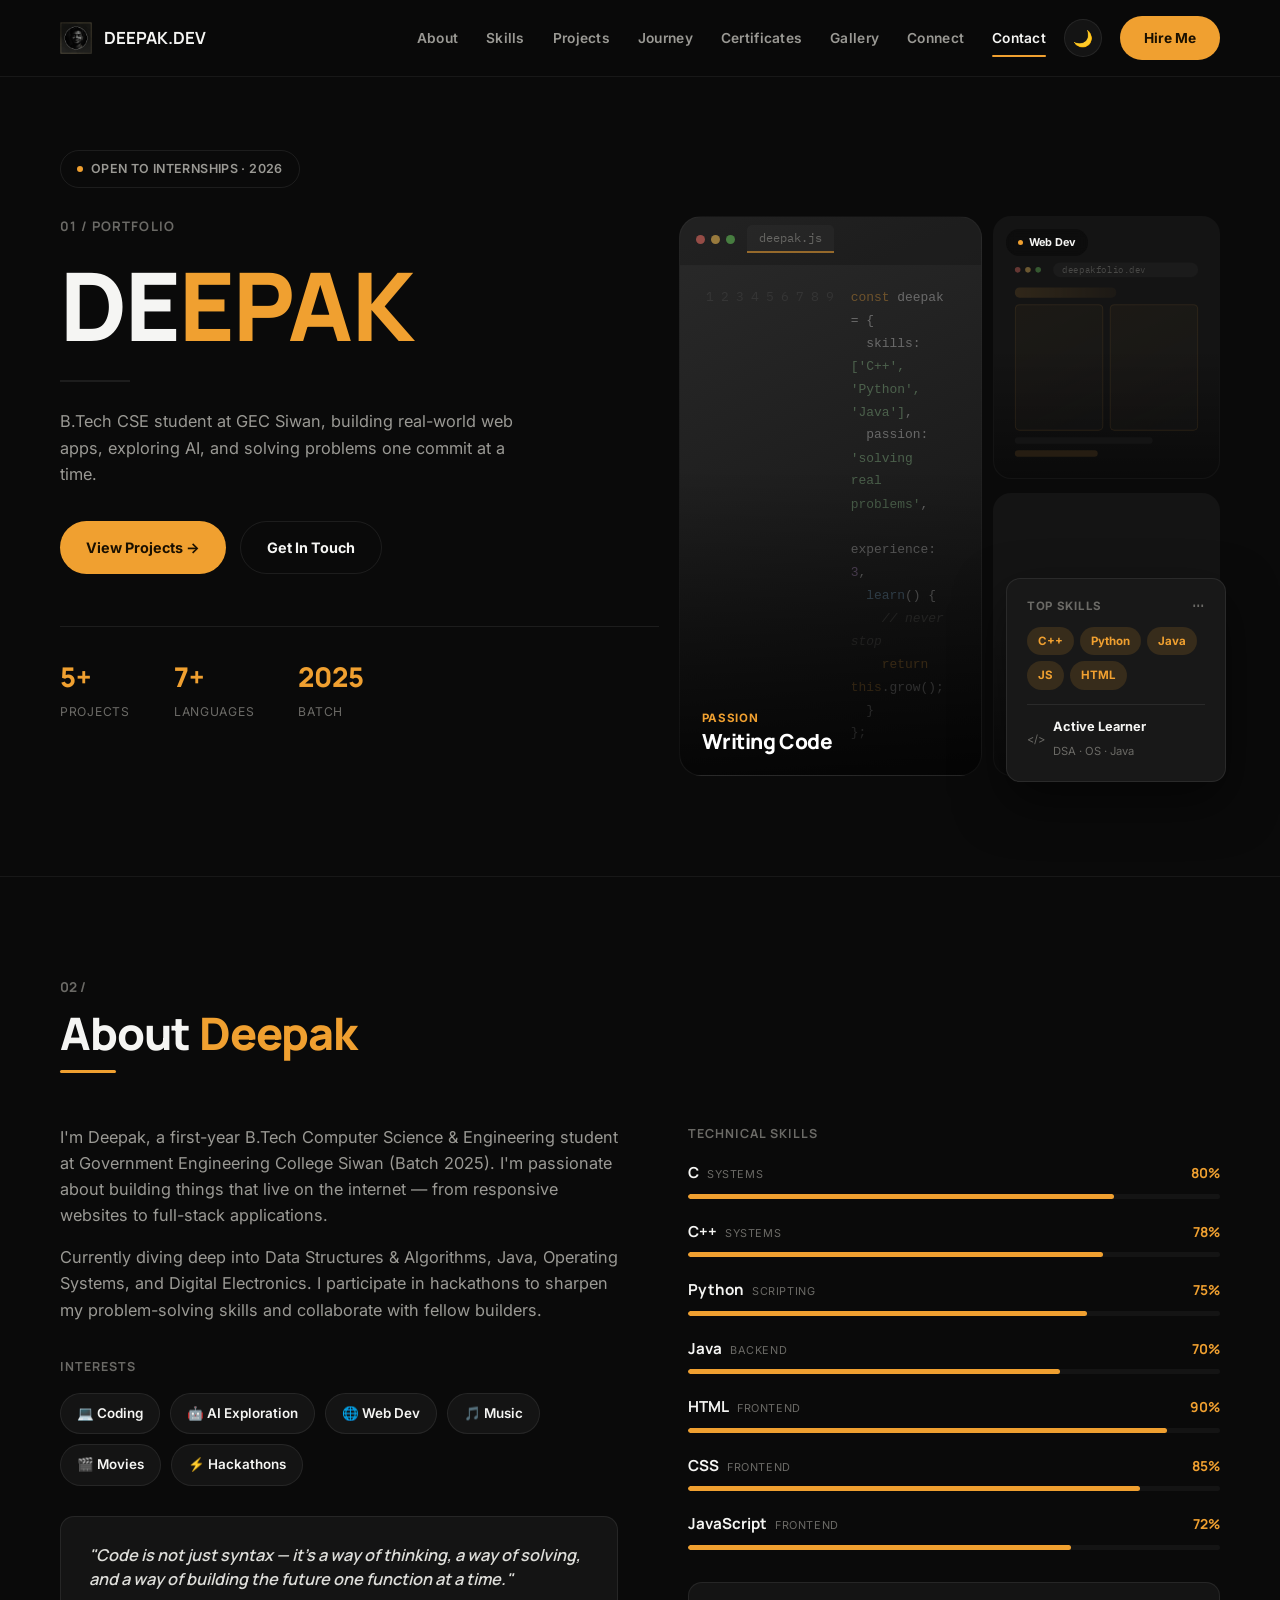
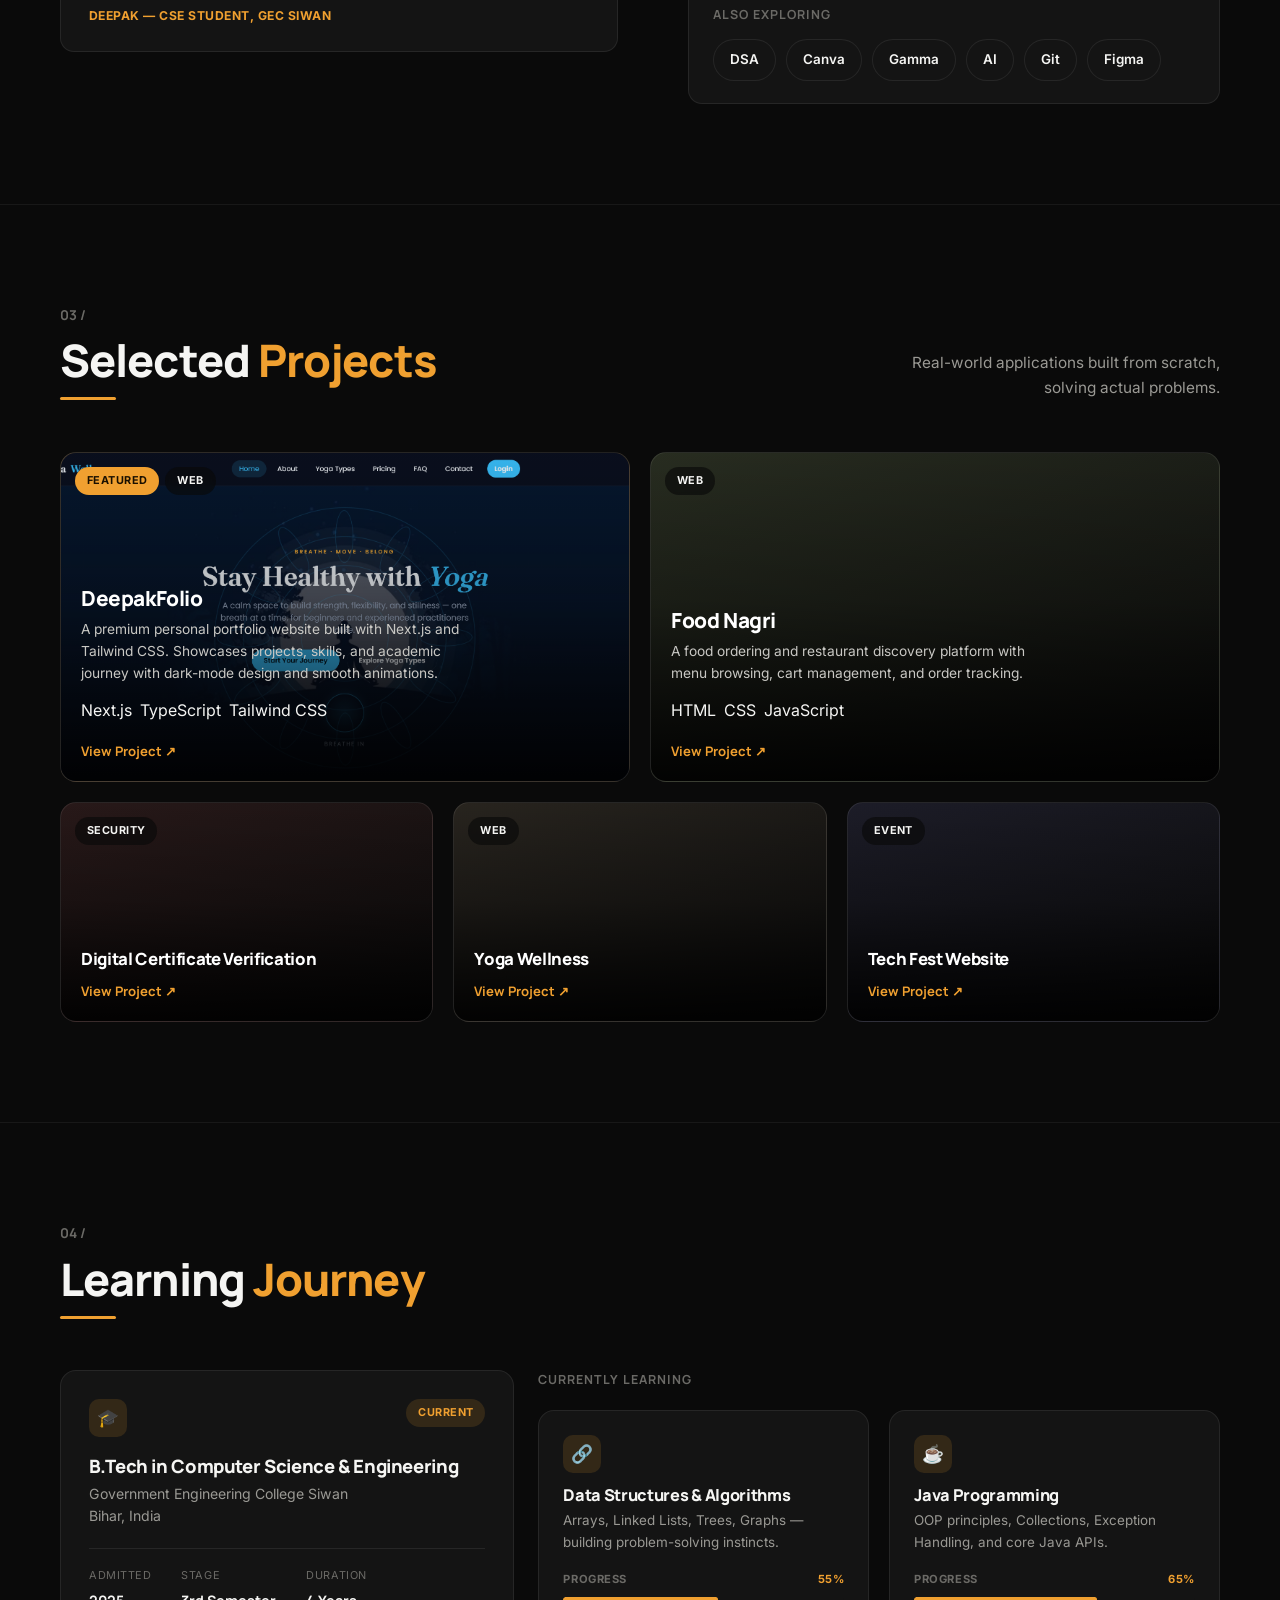
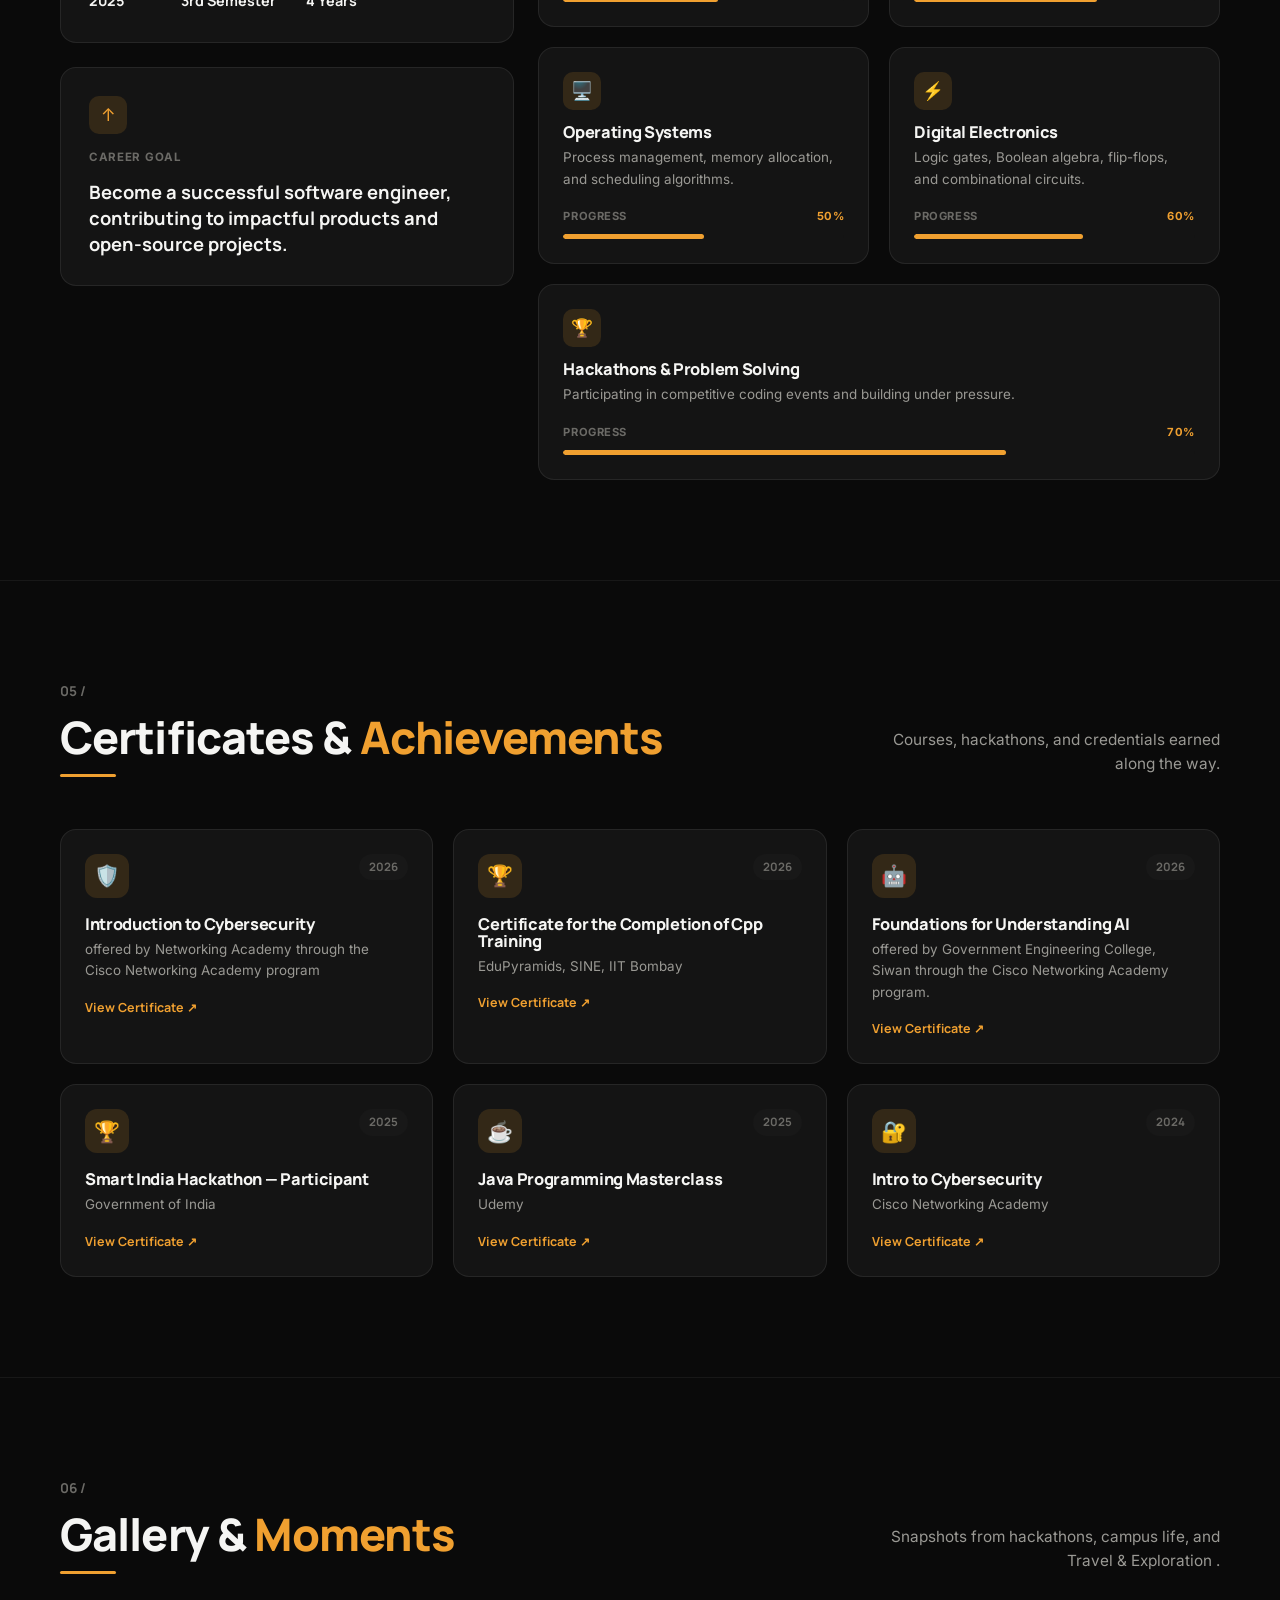
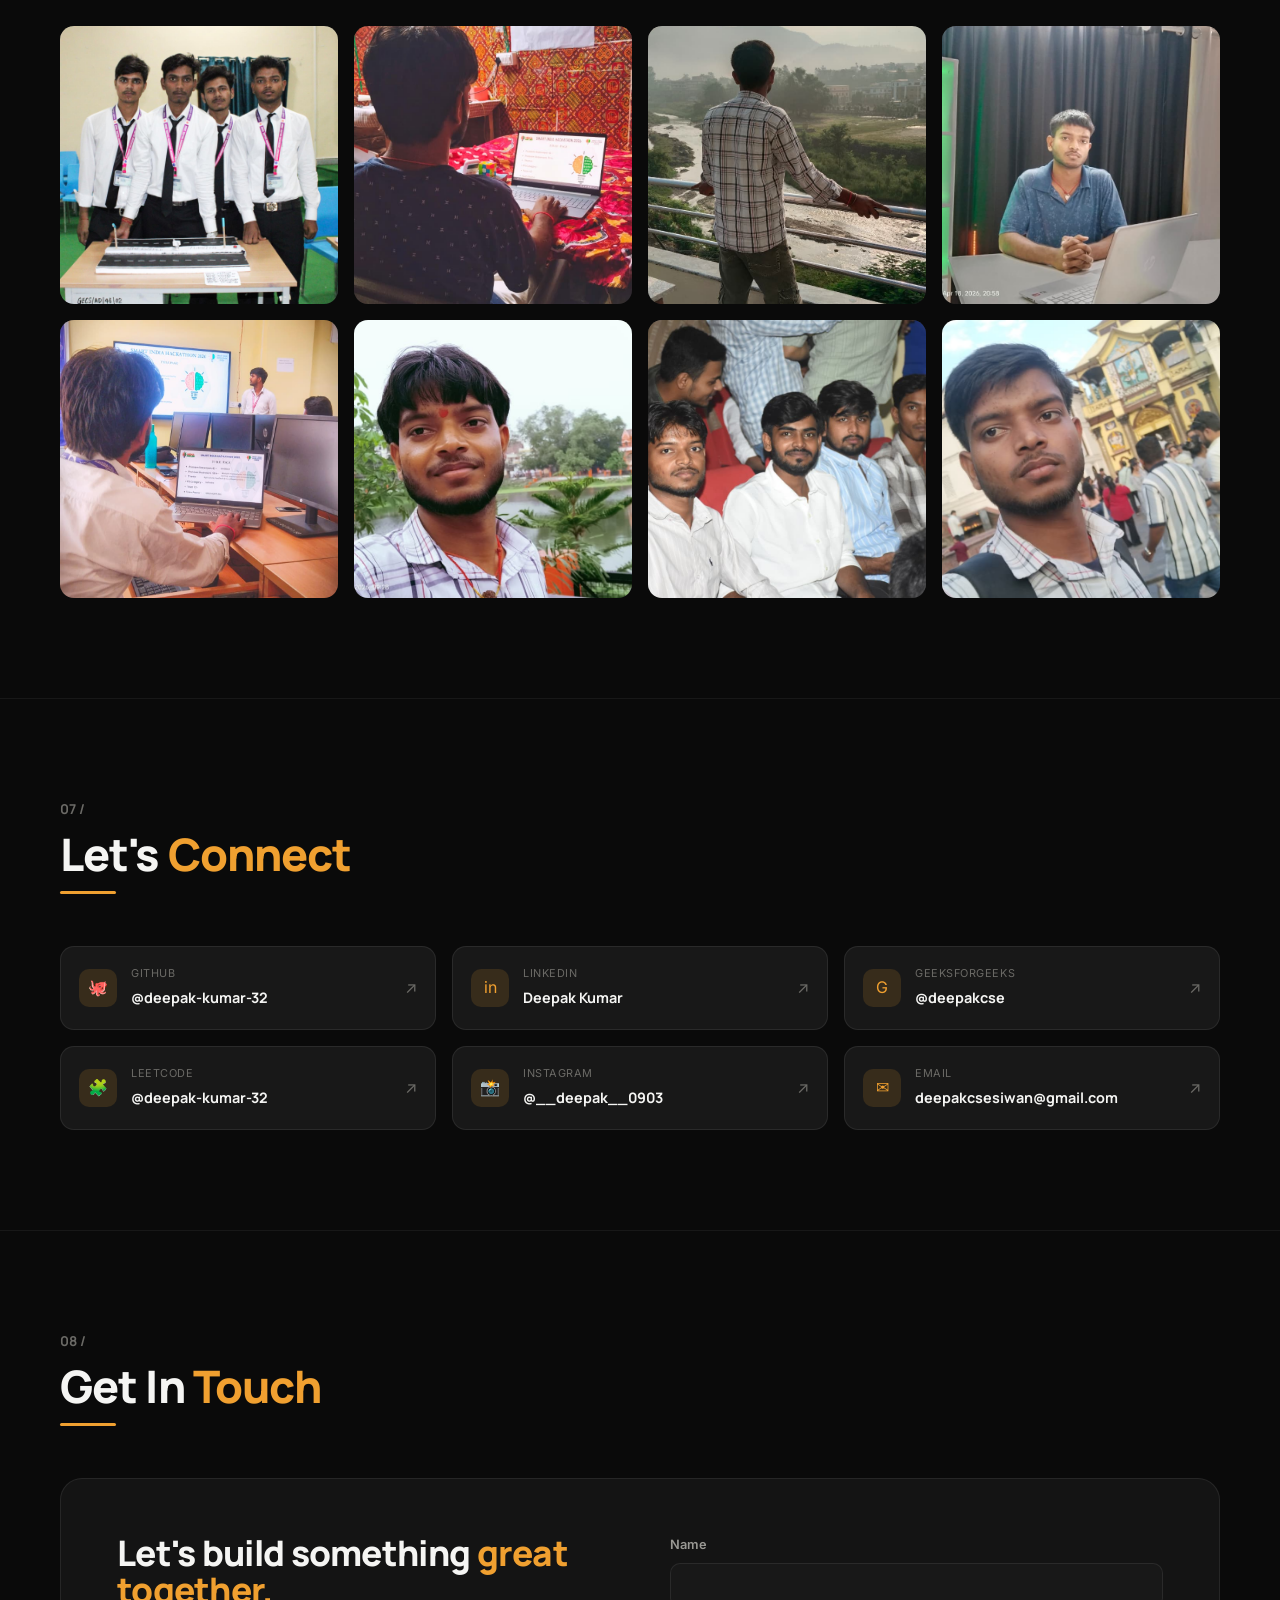
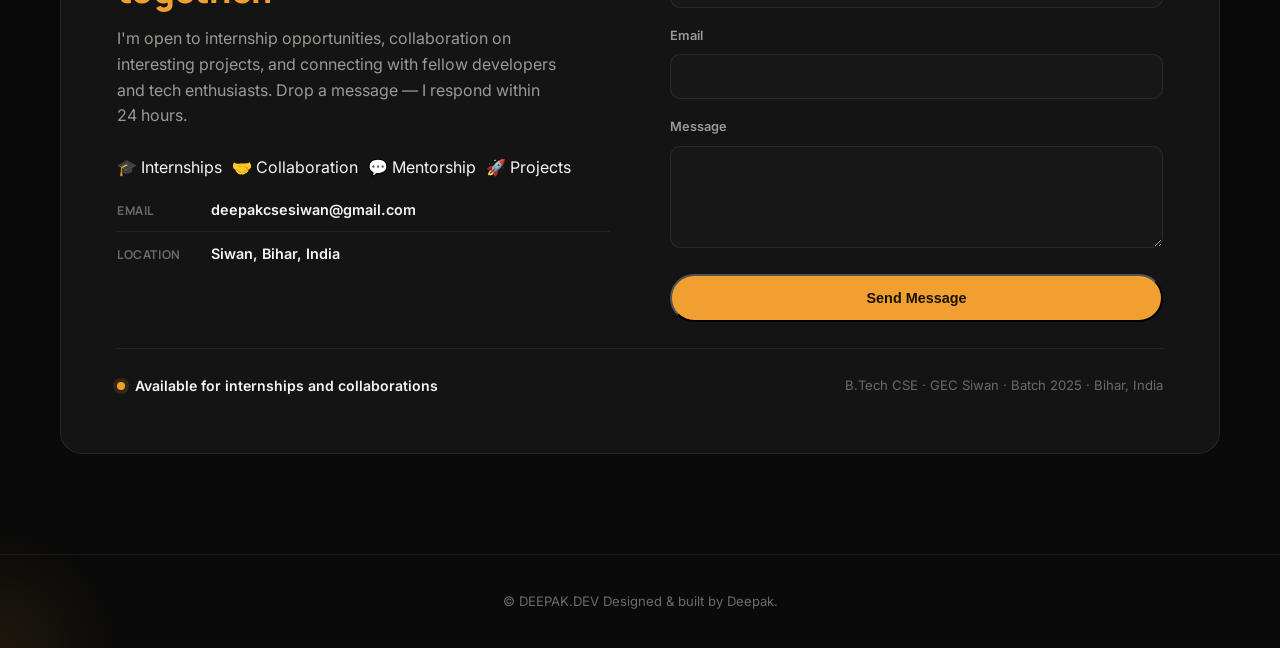
==== index.html @ 4cd20169 "Initial commit" ====
<!DOCTYPE html>
<html lang="en">
<head>
<meta charset="UTF-8">
<meta name="viewport" content="width=device-width, initial-scale=1.0">
<title>DeepakFolio — Deepak | CSE Student & Developer</title>
<link rel="preconnect" href="https://fonts.googleapis.com">
<link href="https://fonts.googleapis.com/css2?family=Manrope:wght@400;500;600;700;800&family=Inter:wght@400;500;600&family=IBM+Plex+Mono:wght@400;500&display=swap" rel="stylesheet">
<link rel="stylesheet" href="style.css">
</head>
<body>
 
<header>
  <nav class="wrap">
    <div class="brand"><div class="mark"><img src="image/logo/deepak.png" alt=""></div>DEEPAK.DEV</div>
    <div class="navlinks" id="navlinks">
      <a href="#about">About</a>
      <a href="#skills">Skills</a>
      <a href="#projects">Projects</a>
      <a href="#journey">Journey</a>
      <a href="#certificates">Certificates</a>
      <a href="#gallery">Gallery</a>
      <a href="#connect">Connect</a>
      <a href="#contact">Contact</a>
    </div>
    <button class="theme-toggle" id="themeToggle" aria-label="Toggle dark/light mode">🌙</button>
    <a href="#contact" class="hire-btn">Hire Me</a>
    <button class="navbtn" id="navBtn" aria-label="Menu">☰</button>
  </nav>
</header>
 
<!-- HERO -->
<section class="hero" style="border-top:none;">
  <div class="wrap">
    <div class="badge"><span class="dot"></span>OPEN TO INTERNSHIPS · 2026</div>
    <div class="hero-grid">
      <div>
        <div class="hero-eyebrow">01 / PORTFOLIO</div>
        <h1>DE<span class="cut">EPAK</span></h1>
        <div class="hero-line"></div>
        <p class="lede">B.Tech CSE student at GEC Siwan, building real-world web apps, exploring AI, and solving problems one commit at a time.</p>
        <div class="hero-ctas">
          <a href="#projects" class="btn btn-primary">View Projects →</a>
          <a href="#contact" class="btn btn-outline">Get In Touch</a>
        </div>
        <div class="hero-stats">
          <div><b>5+</b><span>Projects</span></div>
          <div><b>7+</b><span>Languages</span></div>
          <div><b>2025</b><span>Batch</span></div>
        </div>
      </div>
 
      <div class="bento">
        <div class="b-main" id="codeBox">
          <div class="editor-top">
            <div class="editor-dots"><span class="d-r"></span><span class="d-y"></span><span class="d-g"></span></div>
            <div class="editor-tab">deepak.js</div>
          </div>
          <div class="editor-body">
            <div class="line-numbers" id="lineNumbers"></div>
            <pre class="code-typer" id="codeTyper"><code id="codeOutput"></code><span class="code-cursor"></span></pre>
          </div>
          <div class="cap"><span class="tag">Passion</span><h4>Writing Code</h4></div>
        </div>
        <div class="b-side b1" id="webdevBox">
          <div class="b-tag"><span class="dot"></span>Web Dev</div>
          <div class="wireframe">
            <div class="wf-browser-bar">
              <span class="wf-dot r"></span><span class="wf-dot y"></span><span class="wf-dot g"></span>
              <div class="wf-url"><span id="wfUrlText"></span><span class="wf-url-cursor"></span></div>
            </div>
            <div class="wf-block wf-nav"></div>
            <div class="wf-row">
              <div class="wf-block wf-card"></div>
              <div class="wf-block wf-card"></div>
            </div>
            <div class="wf-block wf-line l1"></div>
            <div class="wf-block wf-line l2"></div>
            <div class="wf-pointer"></div>
          </div>
          <div class="cap"></div>
        </div>
        <div class="b-side b2" id="graphBox">
          <svg class="graph-svg" viewBox="0 0 220 150" preserveAspectRatio="xMidYMid meet">
            <line class="g-edge" x1="34" y1="112" x2="96" y2="56"></line>
            <line class="g-edge" x1="96" y1="56" x2="164" y2="94"></line>
            <line class="g-edge" x1="96" y1="56" x2="120" y2="24"></line>
            <line class="g-edge" x1="34" y1="112" x2="70" y2="132"></line>
            <line class="g-edge" x1="164" y1="94" x2="190" y2="60"></line>
            <circle class="g-node" cx="34" cy="112" r="5"></circle>
            <circle class="g-node" cx="96" cy="56" r="5"></circle>
            <circle class="g-node" cx="164" cy="94" r="5"></circle>
            <circle class="g-node" cx="120" cy="24" r="5"></circle>
            <circle class="g-node" cx="70" cy="132" r="5"></circle>
            <circle class="g-node" cx="190" cy="60" r="5"></circle>
          </svg>
          <div class="cap">AI &amp; DSA</div>
        </div>
        <div class="skills-float">
          <div class="sf-head"><span>Top Skills</span><span>⋯</span></div>
          <div class="chip-row">
            <a class="chip" href="#skill-cpp">C++</a>
            <a class="chip" href="#skill-python">Python</a>
            <a class="chip" href="#skill-java">Java</a>
            <a class="chip" href="#skill-javascript">JS</a>
            <a class="chip" href="#skill-html">HTML</a>
          </div>
          <div class="sf-foot">
            <span>&lt;/&gt;</span>
            <div>
              <b>Active Learner</b>
              <span>DSA · OS · Java</span>
            </div>
          </div>
        </div>
      </div>
    </div>
  </div>
</section>
 
<!-- ABOUT -->
<section id="about">
  <div class="wrap">
    <div class="sec-num">02 /</div>
    <h2 class="sec-title">About <span class="accent">Deepak</span></h2>
    <div class="sec-rule"></div>
    <br><br>
    <div class="about-grid">
      <div>
        <div class="about-text">
          <p>I'm Deepak, a first-year B.Tech Computer Science &amp; Engineering student at Government Engineering College Siwan (Batch 2025). I'm passionate about building things that live on the internet — from responsive websites to full-stack applications.</p>
          <p>Currently diving deep into Data Structures &amp; Algorithms, Java, Operating Systems, and Digital Electronics. I participate in hackathons to sharpen my problem-solving skills and collaborate with fellow builders.</p>
        </div>
 
        <div class="label-sm">Interests</div>
        <div class="pill-group">
          <a class="pill" href="#skills">💻 Coding</a>
          <a class="pill" href="#journey">🤖 AI Exploration</a>
          <a class="pill" href="#projects">🌐 Web Dev</a>
          <a class="pill" href="#contact">🎵 Music</a>
          <a class="pill" href="#contact">🎬 Movies</a>
          <a class="pill" href="#journey">⚡ Hackathons</a>
        </div>
 
        <div class="quote-card">
          <p>"Code is not just syntax — it's a way of thinking, a way of solving, and a way of building the future one function at a time."</p>
          <footer>DEEPAK — CSE STUDENT, GEC SIWAN</footer>
        </div>
      </div>
 
      <div id="skills">
        <div class="label-sm" style="margin-top:0;">Technical Skills</div>
        <div class="skill-bar" id="skill-c">
          <div class="lbl"><span><b>C</b><span class="cat">Systems</span></span><span class="pct">80%</span></div>
          <div class="track"><div class="fill" data-w="80"></div></div>
        </div>
        <div class="skill-bar" id="skill-cpp">
          <div class="lbl"><span><b>C++</b><span class="cat">Systems</span></span><span class="pct">78%</span></div>
          <div class="track"><div class="fill" data-w="78"></div></div>
        </div>
        <div class="skill-bar" id="skill-python">
          <div class="lbl"><span><b>Python</b><span class="cat">Scripting</span></span><span class="pct">75%</span></div>
          <div class="track"><div class="fill" data-w="75"></div></div>
        </div>
        <div class="skill-bar" id="skill-java">
          <div class="lbl"><span><b>Java</b><span class="cat">Backend</span></span><span class="pct">70%</span></div>
          <div class="track"><div class="fill" data-w="70"></div></div>
        </div>
        <div class="skill-bar" id="skill-html">
          <div class="lbl"><span><b>HTML</b><span class="cat">Frontend</span></span><span class="pct">90%</span></div>
          <div class="track"><div class="fill" data-w="90"></div></div>
        </div>
        <div class="skill-bar" id="skill-css">
          <div class="lbl"><span><b>CSS</b><span class="cat">Frontend</span></span><span class="pct">85%</span></div>
          <div class="track"><div class="fill" data-w="85"></div></div>
        </div>
        <div class="skill-bar" id="skill-javascript">
          <div class="lbl"><span><b>JavaScript</b><span class="cat">Frontend</span></span><span class="pct">72%</span></div>
          <div class="track"><div class="fill" data-w="72"></div></div>
        </div>
 
        <div class="explore-box">
          <div class="label-sm">Also Exploring</div>
          <div class="pill-group" style="margin-bottom:0;">
            <a class="pill" href="#journey">DSA</a>
            <a class="pill" href="https://www.canva.com/">Canva</a>
            <a class="pill" href="https://gamma.app/">Gamma</a>
            <a class="pill" href="#journey">AI</a>
            <a class="pill" href="#journey">Git</a>
            <a class="pill" href="https://www.figma.com/">Figma</a>
          </div>
        </div>
      </div>
    </div>
  </div>
</section>
 
<!-- PROJECTS -->
<section id="projects">
  <div class="wrap">
    <div class="sec-head-row">
      <div>
        <div class="sec-num">03 /</div>
        <h2 class="sec-title">Selected <span class="accent">Projects</span></h2>
        <div class="sec-rule"></div>
      </div>
      <p class="sec-sub">Real-world applications built from scratch, solving actual problems.</p>
    </div>
 
    <div class="proj-grid">
      <div class="pcard project-card" data-project="DeepakFolio" style="background:linear-gradient(155deg,#3a2f22,#0d0d0d);">
        <img class="pcard-img" src="image/projects/yoga.png" alt="DeepakFolio preview" loading="lazy" onerror="this.style.display='none'">
        <div class="tags"><span class="featured">Featured</span><span>Web</span></div>
        <div class="body">
          <h3>DeepakFolio</h3>
          <p>A premium personal portfolio website built with Next.js and Tailwind CSS. Showcases projects, skills, and academic journey with dark-mode design and smooth animations.</p>
          <div class="stack-tags"><a href="#skill-javascript">Next.js</a><a href="#skill-javascript">TypeScript</a><a href="#skill-css">Tailwind CSS</a></div>
          <a class="project-link" href="https://deepak-kumar-32.github.io/yoga-wellness/" target="_blank" rel="noopener">View Project ↗</a>
        </div>
      </div>
      <div class="pcard project-card" data-project="Food Nagri" style="background:linear-gradient(155deg,#2a2f22,#0d0d0d);">
        <img class="pcard-img" src="image/projects/food-nagri.jpg" alt="Food Nagri preview" loading="lazy" onerror="this.style.display='none'">
        <div class="tags"><span>Web</span></div>
        <div class="body">
          <h3>Food Nagri</h3>
          <p>A food ordering and restaurant discovery platform with menu browsing, cart management, and order tracking.</p>
          <div class="stack-tags"><a href="#skill-html">HTML</a><a href="#skill-css">CSS</a><a href="#skill-javascript">JavaScript</a></div>
          <a class="project-link" href="https://deepak-kumar-32.github.io/yoga-wellness/">View Project ↗</a>
        </div>
      </div>
    </div>
 
    <div class="proj-row3">
      <div class="pcard project-card" data-project="Digital Certificate Verification" style="background:linear-gradient(155deg,#2a1a1a,#0d0d0d);">
        <img class="pcard-img" src="image/projects/cert-verification.jpg" alt="Digital Certificate Verification preview" loading="lazy" onerror="this.style.display='none'">
        <div class="tags"><span>Security</span></div>
        <div class="body">
          <h3>Digital Certificate Verification</h3>
          <a class="project-link" href="#contact">View Project ↗</a>
        </div>
      </div>
      <div class="pcard project-card" data-project="Yoga Wellness" style="background:linear-gradient(155deg,#2a2620,#0d0d0d);">
        <img class="pcard-img" src="image/projects/yoga-wellness.jpg" alt="Yoga Wellness preview" loading="lazy" onerror="this.style.display='none'">
        <div class="tags"><span>Web</span></div>
        <div class="body">
          <h3>Yoga Wellness</h3>
          <a class="project-link" href="#contact">View Project ↗</a>
        </div>
      </div>
      <div class="pcard project-card" data-project="Tech Fest Website" style="background:linear-gradient(155deg,#1e1e2a,#0d0d0d);">
        <img class="pcard-img" src="image/projects/tech-fest.jpg" alt="Tech Fest Website preview" loading="lazy" onerror="this.style.display='none'">
        <div class="tags"><span>Event</span></div>
        <div class="body">
          <h3>Tech Fest Website</h3>
          <a class="project-link" href="#contact">View Project ↗</a>
        </div>
      </div>
    </div>
  </div>
</section>
 
<!-- JOURNEY -->
<section id="journey">
  <div class="wrap">
    <div class="sec-num">04 /</div>
    <h2 class="sec-title">Learning <span class="accent">Journey</span></h2>
    <div class="sec-rule"></div>
    <br><br>
    <div class="journey-grid">
      <div>
        <div class="jcard">
          <div class="top-row">
            <div class="icon-box">🎓</div>
            <div class="cur-badge">Current</div>
          </div>
          <h4>B.Tech in Computer Science &amp; Engineering</h4>
          <div class="sub">Government Engineering College Siwan<br>Bihar, India</div>
          <div class="meta-row">
            <div><span>Admitted</span><b>2025</b></div>
            <div><span>Stage</span><b>3rd Semester</b></div>
            <div><span>Duration</span><b>4 Years</b></div>
          </div>
        </div>
        <div class="jcard goal">
          <div class="icon-box" style="margin-bottom:14px;">↑</div>
          <div class="goal-label">Career Goal</div>
          <p>Become a successful software engineer, contributing to impactful products and open-source projects.</p>
        </div>
      </div>
 
      <div>
        <div class="learn-label">Currently Learning</div>
        <div class="learn-grid">
          <div class="lcard">
            <div class="top-row"><div class="icon-box">🔗</div></div>
            <h4>Data Structures &amp; Algorithms</h4>
            <p>Arrays, Linked Lists, Trees, Graphs — building problem-solving instincts.</p>
            <div class="prog-row"><span>Progress</span><span class="pct">55%</span></div>
            <div class="track"><div class="fill" data-w="55"></div></div>
          </div>
          <div class="lcard">
            <div class="top-row"><div class="icon-box">☕</div></div>
            <h4>Java Programming</h4>
            <p>OOP principles, Collections, Exception Handling, and core Java APIs.</p>
            <div class="prog-row"><span>Progress</span><span class="pct">65%</span></div>
            <div class="track"><div class="fill" data-w="65"></div></div>
          </div>
          <div class="lcard">
            <div class="top-row"><div class="icon-box">🖥️</div></div>
            <h4>Operating Systems</h4>
            <p>Process management, memory allocation, and scheduling algorithms.</p>
            <div class="prog-row"><span>Progress</span><span class="pct">50%</span></div>
            <div class="track"><div class="fill" data-w="50"></div></div>
          </div>
          <div class="lcard">
            <div class="top-row"><div class="icon-box">⚡</div></div>
            <h4>Digital Electronics</h4>
            <p>Logic gates, Boolean algebra, flip-flops, and combinational circuits.</p>
            <div class="prog-row"><span>Progress</span><span class="pct">60%</span></div>
            <div class="track"><div class="fill" data-w="60"></div></div>
          </div>
          <div class="lcard wide">
            <div class="top-row"><div class="icon-box">🏆</div></div>
            <h4>Hackathons &amp; Problem Solving</h4>
            <p>Participating in competitive coding events and building under pressure.</p>
            <div class="prog-row"><span>Progress</span><span class="pct">70%</span></div>
            <div class="track"><div class="fill" data-w="70"></div></div>
          </div>
        </div>
      </div>
    </div>
  </div>
</section>
 
<!-- CERTIFICATES -->
<section id="certificates">
  <div class="wrap">
    <div class="sec-head-row">
      <div>
        <div class="sec-num">05 /</div>
        <h2 class="sec-title">Certificates &amp; <span class="accent">Achievements</span></h2>
        <div class="sec-rule"></div>
      </div>
      <p class="sec-sub">Courses, hackathons, and credentials earned along the way.</p>
    </div>
 
    <div class="cert-grid">
      <a class="cert-card" href="certificate file/Introduction_to_Cybersecurity.html" target="_blank" rel="noopener">
        <div class="cert-top">
          <div class="cert-icon">🛡️</div>
          <span class="cert-year">2026</span>
        </div>
        <h4>Introduction to Cybersecurity</h4>
        <div class="cert-issuer">offered by Networking Academy
through the Cisco Networking Academy program</div>
        <div class="cert-link">View Certificate ↗</div>
      </a>
      <a class="cert-card" href="certificate file/cpp.html" target="_blank" rel="noopener">
        <div class="cert-top">
          <div class="cert-icon">🏆</div>
          <span class="cert-year">2026</span>
        </div>
        <h4>Certificate for the Completion of
Cpp Training</h4>
        <div class="cert-issuer">EduPyramids, SINE, IIT
Bombay</div>
        <div class="cert-link">View Certificate ↗</div>
      </a>
      <a class="cert-card" href="certificate file/Ai_fundamental.html" target="_blank" rel="noopener">
        <div class="cert-top">
          <div class="cert-icon">🤖</div>
          <span class="cert-year">2026</span>
        </div>
        <h4>Foundations for Understanding AI</h4>
        <div class="cert-issuer">offered by Government Engineering College, Siwan
through the Cisco Networking Academy program.</div>
        <div class="cert-link">View Certificate ↗</div>
      </a>
      <a class="cert-card" href="#" target="_blank" rel="noopener">
        <div class="cert-top">
          <div class="cert-icon">🏆</div>
          <span class="cert-year">2025</span>
        </div>
        <h4>Smart India Hackathon — Participant</h4>
        <div class="cert-issuer">Government of India</div>
        <div class="cert-link">View Certificate ↗</div>
      </a>
      <a class="cert-card" href="#" target="_blank" rel="noopener">
        <div class="cert-top">
          <div class="cert-icon">☕</div>
          <span class="cert-year">2025</span>
        </div>
        <h4>Java Programming Masterclass</h4>
        <div class="cert-issuer">Udemy</div>
        <div class="cert-link">View Certificate ↗</div>
      </a>
      <a class="cert-card" href="#" target="_blank" rel="noopener">
        <div class="cert-top">
          <div class="cert-icon">🔐</div>
          <span class="cert-year">2024</span>
        </div>
        <h4>Intro to Cybersecurity</h4>
        <div class="cert-issuer">Cisco Networking Academy</div>
        <div class="cert-link">View Certificate ↗</div>
      </a>
    </div>
  </div>
</section>
 
<!-- GALLERY -->
<section id="gallery">
  <div class="wrap">
    <div class="sec-head-row">
      <div>
        <div class="sec-num">06 /</div>
        <h2 class="sec-title">Gallery &amp; <span class="accent">Moments</span></h2>
        <div class="sec-rule"></div>
      </div>
      <p class="sec-sub">Snapshots from hackathons, campus life, and Travel &amp; Exploration .</p>
    </div>
 
    <div class="gallery-grid" id="galleryGrid">
      <div class="gallery-item" data-caption="Present our project">
        <div class="gallery-placeholder"><span class="gp-icon">🖼️</span><span class="gp-text">Add photo1.jpg</span></div>
        <img src="image/my gallery section/image1.jpeg" alt="Present our project" loading="lazy" onerror="this.style.display='none'">
      </div>
      <div class="gallery-item" data-caption="Make hackathon ppt">
        <div class="gallery-placeholder"><span class="gp-icon">🖼️</span><span class="gp-text">Add photo2.jpg</span></div>
        <img src="image/my gallery section/image2.jpeg" alt="Make hackathon ppt" loading="lazy" onerror="this.style.display='none'">
      </div>
      <div class="gallery-item" data-caption="Mountain view sindhuli,nepal">
        <div class="gallery-placeholder"><span class="gp-icon">🖼️</span><span class="gp-text">Add photo3.jpg</span></div>
        <img src="image/my gallery section/image3.jpeg" alt="Mountain view sindhuli,nepal" loading="lazy" onerror="this.style.display='none'">
      </div>
      <div class="gallery-item" data-caption="Working Time">
        <div class="gallery-placeholder"><span class="gp-icon">🖼️</span><span class="gp-text">Add photo4.jpg</span></div>
        <img src="image/my gallery section/image4.jpeg" alt="Working Time" loading="lazy" onerror="this.style.display='none'">
      </div>
      <div class="gallery-item" data-caption="Hackathon presentation">
        <div class="gallery-placeholder"><span class="gp-icon">🖼️</span><span class="gp-text">Add photo5.jpg</span></div>
        <img src="image/my gallery section/image5.png " alt="hackathon presentation" loading="lazy" onerror="this.style.display='none'">
      </div>
      <div class="gallery-item" data-caption="Temple view">
        <div class="gallery-placeholder"><span class="gp-icon">🖼️</span><span class="gp-text">Add photo6.jpg</span></div>
        <img src="image/my gallery section/image6.png" alt="Temple view" loading="lazy" onerror="this.style.display='none'">
      </div>
      <div class="gallery-item" data-caption="Fresher party day">
        <div class="gallery-placeholder"><span class="gp-icon">🖼️</span><span class="gp-text">Add photo7.jpg</span></div>
        <img src="image/my gallery section/image7.png" alt="Fresher party day" loading="lazy" onerror="this.style.display='none'">
      </div>
      <div class="gallery-item" data-caption="Pashupati Nath Temple, Nepal">
        <div class="gallery-placeholder"><span class="gp-icon">🖼️</span><span class="gp-text">Add photo8.jpg</span></div>
        <img src="image/my gallery section/image8.png" alt="Pashupati Nath Temple, Nepal" loading="lazy" onerror="this.style.display='none'">
      </div>
    </div>
  </div>
</section>
 
<!-- CONNECT -->
<section id="connect">
  <div class="wrap">
    <div class="sec-num">07 /</div>
    <h2 class="sec-title">Let's <span class="accent">Connect</span></h2>
    <div class="sec-rule"></div>
    <br><br>
    <div class="social-grid">
      <a class="social-item" href="https://github.com/deepak-kumar-32" target="_blank" rel="noopener">
        <div class="si-icon">🐙</div>
        <div class="si-txt"><span>GitHub</span><b>@deepak-kumar-32</b></div>
        <div class="si-arrow">↗</div>
      </a>
      <a class="social-item" href="https://www.linkedin.com/in/deepak-kumar-562158371?utm_source=share_via&utm_content=profile&utm_medium=member_android" target="_blank" rel="noopener">
        <div class="si-icon">in</div>
        <div class="si-txt"><span>LinkedIn</span><b>Deepak Kumar</b></div>
        <div class="si-arrow">↗</div>
      </a>
     <a class="social-item" href="https://www.geeksforgeeks.org/profile/deepakcse?tab=overview" target="_blank" rel="noopener">
  <div class="si-icon">G</div>
  <div class="si-txt">
    <span>GeeksforGeeks</span>
    <b>@deepakcse</b>
  </div>
  <div class="si-arrow">↗</div>
</a>
      <a class="social-item" href="https://leetcode.com/u/deepak-kumar-32/" target="_blank" rel="noopener">
        <div class="si-icon">🧩</div>
        <div class="si-txt"><span>LeetCode</span><b>@deepak-kumar-32</b></div>
        <div class="si-arrow">↗</div>
      </a>
      <a class="social-item" href="https://www.instagram.com/__deepak__0903?stkn=dzViZGh4emphd2lz" target="_blank" rel="noopener">
        <div class="si-icon">📸</div>
        <div class="si-txt"><span>Instagram</span><b>@__deepak__0903</b></div>
        <div class="si-arrow">↗</div>
      </a>
      <a class="social-item" href="mailto:deepakcsesiwan@gmail.com">
        <div class="si-icon">✉</div>
        <div class="si-txt"><span>Email</span><b>deepakcsesiwan@gmail.com</b></div>
        <div class="si-arrow">↗</div>
      </a>
    </div>
  </div>
</section>
 
<!-- CONTACT -->
<section id="contact">
  <div class="wrap">
    <div class="sec-num">08 /</div>
    <h2 class="sec-title">Get In <span class="accent">Touch</span></h2>
    <div class="sec-rule"></div>
    <br><br>
    <div class="contact-card">
      <div class="contact-inner">
        <div>
          <h3>Let's build something <span class="accent">great together.</span></h3>
          <p>I'm open to internship opportunities, collaboration on interesting projects, and connecting with fellow developers and tech enthusiasts. Drop a message — I respond within 24 hours.</p>
          <div class="tag-row">
            <a href="#contact" class="contact-tag">🎓 Internships</a>
            <a href="#contact" class="contact-tag">🤝 Collaboration</a>
            <a href="#journey" class="contact-tag">💬 Mentorship</a>
            <a href="#projects" class="contact-tag">🚀 Projects</a>
          </div>
          <div class="contact-info-list">
            <div class="ci-row"><span>Email</span><b>deepakcsesiwan@gmail.com</b></div>
            <div class="ci-row"><span>Location</span><b>Siwan, Bihar, India</b></div>
          </div>
        </div>
        <form class="contact-form">
          <div class="field">
            <label for="cf-name">Name</label>
            <input type="text" id="cf-name" name="name" required>
          </div>
          <div class="field">
            <label for="cf-email">Email</label>
            <input type="email" id="cf-email" name="email" required>
          </div>
          <div class="field">
            <label for="cf-message">Message</label>
            <textarea id="cf-message" name="message" rows="4" required></textarea>
          </div>
          <button type="submit" class="btn btn-primary" style="width:100%; justify-content:center;">Send Message</button>
        </form>
      </div>
      <div class="avail-bar">
        <div class="l"><span class="dot"></span>Available for internships and collaborations</div>
        <div class="r">B.Tech CSE · GEC Siwan · Batch 2025 · Bihar, India</div>
      </div>
    </div>
  </div>
</section>
 
<footer class="site-footer">© DEEPAK.DEV Designed &amp; built by Deepak.</footer>
 
<!-- GALLERY LIGHTBOX -->
<div class="lightbox" id="lightbox" role="dialog" aria-modal="true" aria-label="Image preview">
  <button class="lightbox-close" id="lightboxClose" aria-label="Close">✕</button>
  <button class="lightbox-prev" id="lightboxPrev" aria-label="Previous photo">‹</button>
  <div class="lightbox-stage">
    <div class="lightbox-placeholder" id="lightboxPlaceholder">
      <span class="gp-icon">🖼️</span>
      <span class="gp-text">Add this photo to see it here</span>
    </div>
    <img class="lightbox-img" id="lightboxImg" src="" alt="">
  </div>
  <div class="lightbox-caption" id="lightboxCaption"></div>
  <button class="lightbox-next" id="lightboxNext" aria-label="Next photo">›</button>
</div>
 
<div class="top-link"><a href="#" id="topLink" aria-label="Back to top">↑</a></div>
 
<div class="cursor-glow" id="cursorGlow"></div>
<div class="scroll-progress" id="scrollProgress"></div>
<div class="toast" id="toast" role="status" aria-live="polite"></div>
<script src="script.js"></script>
 
</body>
</html>
---- style.css ----
:root{
    --bg:#0A0A0A;
    --panel:#141414;
    --panel-2:#181818;
    --line:rgba(255,255,255,0.08);
    --line-2:rgba(255,255,255,0.06);
    --orange:#F0A030;
    --orange-dim:rgba(240,160,48,0.14);
    --text:#F5F5F3;
    --muted:#9A9994;
    --muted-2:#6B6A66;
  }
 
  /* ---------- LIGHT MODE ---------- */
  html[data-theme="light"]{
    --bg:#F7F5F1;
    --panel:#FFFFFF;
    --panel-2:#F1EEE8;
    --line:rgba(20,16,8,0.10);
    --line-2:rgba(20,16,8,0.08);
    --orange:#D6822A;
    --orange-dim:rgba(214,130,42,0.14);
    --text:#181410;
    --muted:#5C574E;
    --muted-2:#8A8478;
  }
  html[data-theme="light"] header{ background:rgba(247,245,241,0.82); }
  html[data-theme="light"] .hire-btn{ color:#FFF8EE; }
  html[data-theme="light"] .btn-primary{ color:#FFF8EE; }
  html[data-theme="light"] .pcard p{ color:#E4E1DA; }
  html[data-theme="light"] .theme-toggle{ background:var(--panel-2); }
 
  *{box-sizing:border-box; margin:0; padding:0;}
  html{scroll-behavior:smooth;}
  body{
    background:var(--bg);
    color:var(--text);
    font-family:'Inter', sans-serif;
    line-height:1.6;
    overflow-x:hidden;
    transition:background 0.35s ease, color 0.35s ease;
  }
  ::selection{ background:var(--orange-dim); color:var(--orange); }
  h1,h2,h3,h4{ font-family:'Manrope', sans-serif; font-weight:800; line-height:1.05; letter-spacing:-0.02em; }
  a{ color:inherit; text-decoration:none; }
  .wrap{ max-width:1240px; margin:0 auto; padding:0 40px; }
  img{ display:block; width:100%; height:100%; object-fit:cover; }
 
  a:focus-visible, button:focus-visible, input:focus-visible, textarea:focus-visible{
    outline:2px solid var(--orange); outline-offset:3px;
  }
  @media (prefers-reduced-motion: reduce){ *{ animation-duration:0.01ms !important; transition-duration:0.01ms !important; } }
 
  /* ---------- NAV ---------- */
  header{
    position:fixed; top:0; left:0; right:0; z-index:100;
    background:rgba(10,10,10,0.75);
    backdrop-filter:blur(12px);
    border-bottom:1px solid var(--line-2);
    transition:background 0.35s ease, border-color 0.35s ease;
  }
  nav.wrap{ display:flex; align-items:center; justify-content:space-between; height:76px; gap:18px; }
  .brand{ display:flex; align-items:center; gap:12px; font-family:'Manrope'; font-weight:700; font-size:1.05rem; }
  .brand .mark{ width:32px; height:32px; border-radius:8px; background:#EDEDED; display:flex; align-items:center; justify-content:center; color:#0A0A0A; font-size:0.8rem; font-weight:800; }
  .navlinks{ display:flex; gap:28px; font-size:0.86rem; font-weight:600; color:var(--muted); letter-spacing:0.02em; margin-left:auto; }
  .navlinks a{ transition:color 0.2s ease; }
  .navlinks a:hover, .navlinks a.active{ color:var(--text); }
  .theme-toggle{
    width:38px; height:38px; border-radius:50%;
    background:var(--panel); border:1px solid var(--line);
    color:var(--text); font-size:1rem; cursor:pointer;
    display:flex; align-items:center; justify-content:center;
    transition:transform 0.3s ease, background 0.3s ease, border-color 0.3s ease;
    flex:none;
  }
  .theme-toggle:hover{ border-color:var(--orange); transform:rotate(15deg); }
  .hire-btn{
    background:var(--orange); color:#1A1000; font-weight:700; font-size:0.86rem;
    padding:11px 24px; border-radius:30px; transition:filter 0.2s ease;
  }
  .hire-btn:hover{ filter:brightness(1.08); }
  .navbtn{ background:none; border:none; color:var(--text); font-size:1.4rem; cursor:pointer; display:none; }
  @media (max-width:900px){
    .navlinks{
      position:fixed; top:76px; right:0; width:min(78vw,300px); height:calc(100vh - 76px);
      background:var(--panel); flex-direction:column; padding:32px 28px; gap:22px;
      transform:translateX(100%); transition:transform 0.3s ease; border-left:1px solid var(--line);
      margin-left:0;
    }
    .navlinks.open{ transform:translateX(0); }
    .navbtn{ display:block; }
    .hire-btn{ display:none; }
  }
 
  /* ---------- HERO ---------- */
  .hero{ padding:150px 0 100px; position:relative; }
  .badge{
    display:inline-flex; align-items:center; gap:8px;
    border:1px solid var(--line); border-radius:30px;
    padding:8px 16px; font-size:0.78rem; font-weight:600; color:var(--muted);
    letter-spacing:0.03em; margin-bottom:28px;
  }
  .badge .dot{ width:6px; height:6px; border-radius:50%; background:var(--orange); }
  .hero-grid{ display:grid; grid-template-columns:1.05fr 0.95fr; gap:20px; align-items:start; }
  .hero-eyebrow{ font-family:'Manrope', sans-serif; font-weight:700; font-size:0.82rem; color:var(--muted-2); letter-spacing:0.08em; margin-bottom:18px; }
  .hero h1{
    font-size:clamp(3.6rem, 7.4vw, 6.2rem);
    text-transform:uppercase;
    color:var(--text);
  }
  .hero h1 .cut{ color:var(--orange); }
  .hero-line{ width:70px; height:2px; background:var(--line); margin:26px 0 26px; }
  .hero p.lede{ max-width:46ch; color:var(--muted); font-size:1.02rem; margin-bottom:34px; }
  .hero-ctas{ display:flex; gap:14px; flex-wrap:wrap; margin-bottom:52px; }
  .btn{ display:inline-flex; align-items:center; gap:8px; padding:14px 26px; font-size:0.9rem; font-weight:700; border-radius:30px; transition:all 0.2s ease; }
  .btn-primary{ background:var(--orange); color:#1A1000; }
  .btn-primary:hover{ filter:brightness(1.08); gap:12px; }
  .btn-outline{ border:1px solid var(--line); color:var(--text); }
  .btn-outline:hover{ border-color:var(--orange); color:var(--orange); }
  .hero-stats{ display:flex; gap:44px; border-top:1px solid var(--line); padding-top:28px; }
  .hero-stats div b{ display:block; font-family:'Manrope'; font-size:1.7rem; color:var(--orange); font-weight:800; }
  .hero-stats div span{ font-size:0.76rem; color:var(--muted-2); text-transform:uppercase; letter-spacing:0.06em; }
 
  /* hero bento */
  .bento{ position:relative; height:560px; }
  .b-main{
    position:absolute; left:0; top:0; width:56%; height:100%;
    border-radius:22px; overflow:hidden; background:linear-gradient(155deg,#2a2a2a,#111);
    cursor:pointer;
  }
  .b-main .cap{ position:absolute; left:22px; bottom:22px; z-index:2; transition:opacity 0.3s ease; }
  .b-main .cap .tag{ font-size:0.72rem; font-weight:700; color:var(--orange); text-transform:uppercase; letter-spacing:0.06em; display:block; margin-bottom:4px; }
  .b-main .cap h4{ font-size:1.3rem; color:#fff; }
  .b-main::after{ content:""; position:absolute; inset:0; background:linear-gradient(0deg, rgba(0,0,0,0.75), transparent 55%); z-index:1; transition:opacity 0.3s ease; pointer-events:none; }
  .b-main:hover .cap{ opacity:0; }
  .b-main:hover::after{ opacity:0.2; }
 
  /* --- code editor mock: visible by default, zooms in on hover --- */
  .editor-top{
    position:absolute; top:0; left:0; right:0; z-index:3;
    display:flex; align-items:center; gap:12px;
    padding:12px 16px; background:rgba(0,0,0,0.35);
    border-bottom:1px solid rgba(255,255,255,0.06);
    opacity:0.55; transform:translateY(-4px);
    transition:opacity 0.35s ease, transform 0.35s ease;
  }
  .b-main:hover .editor-top{ opacity:1; transform:translateY(0); }
  .editor-dots{ display:flex; gap:6px; }
  .editor-dots span{ width:9px; height:9px; border-radius:50%; display:block; }
  .editor-dots .d-r{ background:#EE6A5F; }
  .editor-dots .d-y{ background:#F5BD4F; }
  .editor-dots .d-g{ background:#61C454; }
  .editor-tab{
    font-family:'IBM Plex Mono', monospace; font-size:0.72rem; color:var(--muted);
    background:rgba(255,255,255,0.05); padding:4px 12px; border-radius:5px 5px 0 0;
    border-bottom:2px solid var(--orange);
  }
  .editor-body{
    position:absolute; inset:0; z-index:1; display:flex;
    opacity:0.55; filter:brightness(0.75) saturate(0.85);
    transform:scale(0.94); transform-origin:center 60%;
    transition:opacity 0.4s ease, filter 0.4s ease, transform 0.45s cubic-bezier(.16,1,.3,1);
  }
  .b-main:hover .editor-body{ opacity:1; filter:none; transform:scale(1.06); }
  .line-numbers{
    padding:52px 12px 26px 18px; font-family:'IBM Plex Mono', monospace;
    font-size:0.86rem; line-height:1.7; color:rgba(255,255,255,0.18);
    text-align:right; user-select:none; flex:none;
  }
  .code-typer{
    position:relative; margin:0; flex:1;
    padding:52px 22px 26px 6px; overflow:hidden;
    font-family:'IBM Plex Mono', 'Courier New', monospace;
    font-size:0.86rem; line-height:1.7; color:#DADADA;
    white-space:pre-wrap; word-break:break-word;
  }
  .code-typer .kw{ color:#F0A030; }
  .code-typer .str{ color:#8FCB8F; }
  .code-typer .fn{ color:#7EB6E0; }
  .code-typer .cm{ color:#6B6A66; font-style:italic; }
  .code-typer .num{ color:#C99CE0; }
  .code-cursor{
    display:inline-block; width:2px; height:1.15em;
    background:var(--orange); vertical-align:text-bottom;
    margin-left:1px; opacity:0; box-shadow:0 0 8px rgba(240,160,48,0.7);
    animation:code-blink 1s steps(2) infinite;
  }
  .b-main:hover .code-cursor{ opacity:1; }
  @keyframes code-blink{ 50%{ opacity:0; } }
 
  .b-side{ position:absolute; right:0; width:42%; border-radius:18px; overflow:hidden; background:var(--panel); }
  .b-side.b1{ top:0; height:47%; }
  .b-side.b2{ top:calc(47% + 14px); height:calc(53% - 14px); }
  .b-tag{ position:absolute; top:12px; left:12px; z-index:3; background:rgba(10,10,10,0.7); backdrop-filter:blur(4px); font-size:0.68rem; font-weight:700; padding:5px 12px; border-radius:20px; display:flex; align-items:center; gap:6px; }
  .b-tag .dot{ width:5px; height:5px; border-radius:50%; background:var(--orange); }
  .b-side::after{ content:""; position:absolute; inset:0; background:linear-gradient(0deg, rgba(0,0,0,0.5), transparent 50%); pointer-events:none; }
  .b-side .cap{ position:absolute; left:14px; bottom:12px; z-index:2; font-size:0.78rem; font-weight:700; color:#fff; transition:opacity 0.3s ease; }
  .b-side.b2:hover .cap{ opacity:0; }
 
  /* --- Web Dev: mini browser mockup, visible by default, zooms in on hover --- */
  .wireframe{
    position:absolute; inset:0; z-index:2;
    padding:38px 14px 14px;
    display:flex; flex-direction:column; gap:7px;
    pointer-events:none;
    opacity:0.55; filter:brightness(0.75) saturate(0.85);
    transform:scale(0.93); transform-origin:center 55%;
    transition:opacity 0.4s ease, filter 0.4s ease, transform 0.45s cubic-bezier(.16,1,.3,1);
  }
  .b-side.b1:hover .wireframe{ opacity:1; filter:none; transform:scale(1.08); }
  .wf-browser-bar{ display:flex; align-items:center; gap:5px; margin-bottom:4px; }
  .wf-dot{ width:6px; height:6px; border-radius:50%; flex:none; }
  .wf-dot.r{ background:#EE6A5F; }
  .wf-dot.y{ background:#F5BD4F; }
  .wf-dot.g{ background:#61C454; }
  .wf-url{
    flex:1; margin-left:8px; height:16px; border-radius:8px;
    background:rgba(255,255,255,0.07); display:flex; align-items:center;
    padding:0 10px; font-family:'IBM Plex Mono', monospace; font-size:0.6rem; color:var(--muted);
    overflow:hidden; white-space:nowrap;
  }
  .wf-url-cursor{ display:inline-block; width:1px; height:9px; background:var(--orange); margin-left:1px; opacity:0; animation:code-blink 1s steps(2) infinite; }
  .b-side.b1:hover .wf-url-cursor{ opacity:1; }
  .wf-block{ background:rgba(255,255,255,0.08); border-radius:5px; }
  .wf-nav{ height:11px; width:55%; background:linear-gradient(90deg, rgba(240,160,48,0.35), rgba(240,160,48,0.1)); }
  .wf-row{ display:flex; gap:7px; flex:1; }
  .wf-card{ flex:1; height:100%; min-height:32px; border:1px solid rgba(240,160,48,0.25); background:linear-gradient(155deg, rgba(240,160,48,0.1), rgba(255,255,255,0.03)); }
  .wf-line{ height:7px; }
  .wf-line.l1{ width:75%; }
  .wf-line.l2{ width:45%; background:rgba(240,160,48,0.3); }
  .wf-pointer{
    position:absolute; width:12px; height:12px; z-index:3;
    left:20%; top:70%;
    background:var(--orange); clip-path:polygon(0 0, 0 100%, 70% 70%, 100% 60%);
    opacity:0; transform:translate(0,0) scale(0.6);
    transition:opacity 0.3s ease, transform 0.6s cubic-bezier(.16,1,.3,1);
    filter:drop-shadow(0 2px 4px rgba(0,0,0,0.5));
  }
  .b-side.b1:hover .wf-pointer{ opacity:1; transform:translate(90px,-55px) scale(1); transition-delay:0.2s; }
 
  /* --- AI & DSA: graph, visible by default, zooms in + brightens on hover --- */
  .graph-svg{
    position:absolute; inset:0; width:100%; height:100%; z-index:1;
    padding:10px;
    opacity:0.5; filter:brightness(0.75) saturate(0.8);
    transform:scale(0.92); transform-origin:center;
    transition:opacity 0.4s ease, filter 0.4s ease, transform 0.45s cubic-bezier(.16,1,.3,1);
  }
  .b-side.b2:hover .graph-svg{ opacity:1; filter:none; transform:scale(1.1); }
  .g-edge{ stroke:rgba(240,160,48,0.55); stroke-width:1.4; }
  .g-node{ fill:var(--orange); stroke:#0A0A0A; stroke-width:2; }
 
  .skills-float{
    position:absolute; right:-6px; bottom:-6px; z-index:5;
    background:var(--panel-2); border:1px solid var(--line);
    border-radius:14px; padding:18px 20px; width:220px;
    box-shadow:0 20px 50px rgba(0,0,0,0.5);
  }
  .skills-float .sf-head{ display:flex; justify-content:space-between; font-size:0.72rem; font-weight:700; color:var(--muted-2); text-transform:uppercase; letter-spacing:0.06em; margin-bottom:12px; }
  .chip-row{ display:flex; flex-wrap:wrap; gap:6px; margin-bottom:14px; }
  .chip{ background:var(--orange-dim); color:var(--orange); font-size:0.72rem; font-weight:700; padding:5px 11px; border-radius:20px; }
  .sf-foot{ display:flex; align-items:center; gap:8px; border-top:1px solid var(--line); padding-top:12px; }
  .sf-foot b{ display:block; font-size:0.8rem; }
  .sf-foot span{ font-size:0.7rem; color:var(--muted-2); }
 
  @media (max-width:900px){
    .hero-grid{ grid-template-columns:1fr; }
    .bento{ height:420px; margin-top:20px; }
    .hero-stats{ gap:28px; flex-wrap:wrap; }
  }
 
  /* ---------- SECTION SHELL ---------- */
  section{ padding:100px 0; border-top:1px solid var(--line-2); transition:border-color 0.35s ease; }
  .sec-num{ font-family:'Manrope'; font-size:0.85rem; color:var(--muted-2); font-weight:700; }
  .sec-title{ font-size:clamp(2rem,3.6vw,2.8rem); margin:10px 0 8px; }
  .sec-title .accent{ color:var(--orange); }
  .sec-rule{ width:56px; height:3px; background:var(--orange); border-radius:2px; margin-top:14px; }
  .sec-head-row{ display:flex; justify-content:space-between; align-items:flex-end; gap:40px; margin-bottom:52px; flex-wrap:wrap; }
  .sec-sub{ color:var(--muted); max-width:34ch; font-size:0.96rem; text-align:right; }
  @media (max-width:800px){ .sec-sub{ text-align:left; } }
 
  /* ---------- ABOUT ---------- */
  .about-grid{ display:grid; grid-template-columns:1.05fr 1fr; gap:70px; }
  .about-text p{ color:var(--muted); font-size:1.02rem; max-width:56ch; }
  .about-text p + p{ margin-top:16px; }
  .label-sm{ font-family:'Manrope'; font-weight:700; font-size:0.78rem; color:var(--muted-2); text-transform:uppercase; letter-spacing:0.08em; margin:34px 0 16px; }
  .pill-group{ display:flex; flex-wrap:wrap; gap:10px; margin-bottom:30px; }
  .pill{ display:flex; align-items:center; gap:7px; background:var(--panel); border:1px solid var(--line); padding:9px 16px; border-radius:24px; font-size:0.84rem; font-weight:600; }
  .quote-card{ background:var(--panel); border:1px solid var(--line); border-radius:14px; padding:26px 28px; }
  .quote-card p{ font-family:'Manrope'; font-weight:600; font-style:italic; font-size:1.02rem; color:#DEDEDA; line-height:1.5; }
  .quote-card footer{ margin-top:14px; padding:0; border:none; text-align:left; font-size:0.76rem; font-weight:700; color:var(--orange); text-transform:uppercase; letter-spacing:0.04em; }
 
  .skill-bar{ margin-bottom:20px; }
  .skill-bar .lbl{ display:flex; justify-content:space-between; align-items:baseline; margin-bottom:8px; }
  .skill-bar .lbl b{ font-family:'Manrope'; font-size:0.95rem; font-weight:700; }
  .skill-bar .lbl .cat{ font-size:0.68rem; color:var(--muted-2); text-transform:uppercase; letter-spacing:0.05em; margin-left:8px; }
  .skill-bar .lbl .pct{ color:var(--orange); font-weight:700; font-size:0.86rem; font-family:'Manrope'; }
  .track{ height:5px; background:var(--panel); border-radius:6px; overflow:hidden; }
  .fill{ height:100%; background:var(--orange); border-radius:6px; width:0%; transition:width 1.1s cubic-bezier(.4,0,.2,1); }
  .explore-box{ background:var(--panel); border:1px solid var(--line); border-radius:14px; padding:22px 24px; margin-top:32px; }
  .explore-box .label-sm{ margin:0 0 14px; }
  @media (max-width:900px){ .about-grid{ grid-template-columns:1fr; gap:40px; } }
 
  /* ---------- PROJECTS ---------- */
  .proj-grid{ display:grid; grid-template-columns:1fr 1fr; gap:20px; margin-bottom:20px; }
  .proj-row3{ display:grid; grid-template-columns:3fr 3fr 3fr; gap:20px; }
  .pcard{
    position:relative; border-radius:16px; overflow:hidden; background:linear-gradient(155deg,#2b2b2b,#101010);
    height:330px; border:1px solid var(--line);
  }
  .pcard-img{
    position:absolute; inset:0; width:100%; height:100%; object-fit:cover; z-index:0;
    transition:transform 0.4s ease;
  }
  .pcard:hover .pcard-img{ transform:scale(1.06); }
  
  .proj-row3 .pcard{ height:220px; width: 100%; }
  .pcard::after{ content:""; position:absolute; inset:0; background:linear-gradient(0deg, rgba(0,0,0,0.9) 0%, rgba(0,0,0,0.25) 55%, rgba(0,0,0,0.05) 100%); }
  .pcard .tags{ position:absolute; top:14px; left:14px; display:flex; gap:6px; z-index:2; }
  .pcard .tags span{ font-size:0.68rem; font-weight:700; padding:5px 12px; border-radius:20px; text-transform:uppercase; letter-spacing:0.04em; background:rgba(10,10,10,0.65); backdrop-filter:blur(4px); }
  .pcard .tags span.featured{ background:var(--orange); color:#1A1000; }
  .pcard .body{ position:absolute; left:20px; right:20px; bottom:18px; z-index:2; }
  .pcard h3{ font-size:1.3rem; color:#fff; margin-bottom:8px; }
  .proj-row3 .pcard h3{ font-size:1.05rem; margin-bottom:10px; }
  .pcard p{ color:#C9C8C4; font-size:0.86rem; max-width:42ch; margin-bottom:14px; }
  .proj-row3 .pcard p{ display:none; }
  .stack-tags{ display:flex; gap:8px; flex-wrap:wrap; margin-bottom:14px; }
  .stack-tags span{ font-family:'Manrope'; font-size:0.72rem; font-weight:700; color:#fff; border:1px solid rgba(255,255,255,0.25); padding:4px 11px; border-radius:20px; }
  .project-link{
    display:inline-flex; align-items:center; gap:6px;
    font-family:'Manrope'; font-size:0.82rem; font-weight:700; color:var(--orange);
    border-bottom:1px solid transparent; transition:border-color 0.2s ease, gap 0.2s ease;
  }
  .project-link:hover{ border-color:var(--orange); gap:9px; }
  @media (max-width:900px){ .proj-grid, .proj-row3{ grid-template-columns:1fr; } }
  
 
  /* ---------- JOURNEY ---------- */
  .journey-grid{ display:grid; grid-template-columns:0.8fr 1.2fr; gap:24px; }
  .jcard{ background:var(--panel); border:1px solid var(--line); border-radius:16px; padding:28px; margin-bottom:24px; }
  .jcard .top-row{ display:flex; justify-content:space-between; align-items:flex-start; margin-bottom:20px; }
  .icon-box{ width:38px; height:38px; border-radius:10px; background:var(--orange-dim); color:var(--orange); display:flex; align-items:center; justify-content:center; font-size:1.1rem; }
  .cur-badge{ font-size:0.68rem; font-weight:700; color:var(--orange); background:var(--orange-dim); padding:5px 12px; border-radius:20px; text-transform:uppercase; letter-spacing:0.04em; }
  .jcard h4{ font-size:1.15rem; margin-bottom:6px; }
  .jcard .sub{ color:var(--muted); font-size:0.88rem; margin-bottom:20px; }
  .meta-row{ display:flex; gap:30px; border-top:1px solid var(--line); padding-top:18px; }
  .meta-row div span{ display:block; font-size:0.68rem; color:var(--muted-2); text-transform:uppercase; letter-spacing:0.05em; margin-bottom:4px; }
  .meta-row div b{ font-size:0.9rem; font-family:'Manrope'; }
  .jcard.goal p{ font-family:'Manrope'; font-weight:700; font-size:1.15rem; line-height:1.4; }
  .goal-label{ font-size:0.72rem; font-weight:700; color:var(--muted-2); text-transform:uppercase; letter-spacing:0.06em; margin-bottom:14px; }
 
  .learn-label{ font-family:'Manrope'; font-weight:700; font-size:0.78rem; color:var(--muted-2); text-transform:uppercase; letter-spacing:0.08em; margin-bottom:20px; }
  .learn-grid{ display:grid; grid-template-columns:1fr 1fr; gap:20px; }
  .lcard{ background:var(--panel); border:1px solid var(--line); border-radius:16px; padding:24px; }
  .lcard .top-row{ display:flex; gap:14px; align-items:flex-start; margin-bottom:14px; }
  .lcard h4{ font-size:1.02rem; margin-bottom:6px; }
  .lcard p{ color:var(--muted); font-size:0.84rem; margin-bottom:18px; }
  .prog-row{ display:flex; justify-content:space-between; font-size:0.7rem; font-weight:700; color:var(--muted-2); text-transform:uppercase; letter-spacing:0.05em; margin-bottom:8px; }
  .prog-row .pct{ color:var(--orange); }
  .lcard.wide{ grid-column:1 / -1; }
  @media (max-width:900px){ .journey-grid{ grid-template-columns:1fr; } .learn-grid{ grid-template-columns:1fr; } }
 
  /* ---------- CONTACT ---------- */
  .contact-card{ background:var(--panel); border:1px solid var(--line); border-radius:22px; padding:56px; transition:background 0.35s ease, border-color 0.35s ease; }
  .contact-inner{ display:grid; grid-template-columns:1fr 1fr; gap:60px; }
  .contact-inner h3{ font-size:clamp(1.7rem,3vw,2.2rem); margin-bottom:18px; }
  .contact-inner h3 .accent{ color:var(--orange); }
  .contact-inner p{ color:var(--muted); max-width:44ch; margin-bottom:26px; }
  .tag-row{ display:flex; flex-wrap:wrap; gap:10px; }
  .tag-row span{ background:var(--panel-2); border:1px solid var(--line); font-size:0.82rem; font-weight:600; padding:8px 16px; border-radius:20px; }
  .social-grid{ display:grid; grid-template-columns:1fr 1fr; gap:16px; }
  .social-item{ display:flex; align-items:center; gap:14px; background:var(--panel-2); border:1px solid var(--line); border-radius:14px; padding:18px; transition:border-color 0.2s ease, transform 0.2s ease; }
  .social-item:hover{ border-color:var(--orange); transform:translateY(-2px); }
  .si-icon{ width:38px; height:38px; border-radius:10px; background:var(--orange-dim); color:var(--orange); display:flex; align-items:center; justify-content:center; font-size:1rem; flex:none; }
  .si-txt span{ display:block; font-size:0.68rem; color:var(--muted-2); text-transform:uppercase; letter-spacing:0.05em; margin-bottom:3px; }
  .si-txt b{ font-size:0.9rem; font-family:'Manrope'; }
  .si-arrow{ margin-left:auto; color:var(--muted-2); }
  @media (max-width:900px){ .contact-inner{ grid-template-columns:1fr; } .contact-card{ padding:32px; } }
 
  .avail-bar{ display:flex; justify-content:space-between; align-items:center; margin-top:26px; padding-top:26px; border-top:1px solid var(--line-2); flex-wrap:wrap; gap:14px; }
  .avail-bar .l{ display:flex; align-items:center; gap:10px; font-size:0.88rem; font-weight:600; }
  .avail-bar .l .dot{ width:8px; height:8px; border-radius:50%; background:var(--orange); box-shadow:0 0 0 4px var(--orange-dim); }
  .avail-bar .r{ font-size:0.82rem; color:var(--muted-2); }
 
  /* ---------- CERTIFICATES ---------- */
  .cert-grid{ display:grid; grid-template-columns:repeat(3, 1fr); gap:20px; }
  .cert-card{
    display:block; background:var(--panel); border:1px solid var(--line); border-radius:16px;
    padding:24px; transition:background 0.35s ease, border-color 0.3s ease, transform 0.3s ease, box-shadow 0.3s ease;
  }
  .cert-card:hover{ transform:translateY(-5px); border-color:rgba(240,160,48,0.35); box-shadow:0 18px 40px rgba(0,0,0,0.22); }
  .cert-top{ display:flex; justify-content:space-between; align-items:flex-start; margin-bottom:18px; }
  .cert-icon{ width:44px; height:44px; border-radius:12px; background:var(--orange-dim); display:flex; align-items:center; justify-content:center; font-size:1.3rem; }
  .cert-year{ font-family:'Manrope'; font-size:0.72rem; font-weight:700; color:var(--muted-2); background:var(--panel-2); padding:4px 10px; border-radius:20px; }
  .cert-card h4{ font-size:1.02rem; margin-bottom:6px; color:var(--text); }
  .cert-issuer{ color:var(--muted); font-size:0.84rem; margin-bottom:16px; }
  .cert-link{ font-family:'Manrope'; font-size:0.78rem; font-weight:700; color:var(--orange); }
  @media (max-width:900px){ .cert-grid{ grid-template-columns:1fr 1fr; } }
  @media (max-width:600px){ .cert-grid{ grid-template-columns:1fr; } }
 
  /* ---------- CONNECT (standalone social grid) ---------- */
  #connect .social-grid{ grid-template-columns:repeat(3, 1fr); }
  @media (max-width:900px){ #connect .social-grid{ grid-template-columns:1fr 1fr; } }
  @media (max-width:600px){ #connect .social-grid{ grid-template-columns:1fr; } }
 
  /* ---------- CONTACT FORM ---------- */
  .contact-info-list{ margin-top:8px; }
  .ci-row{ display:flex; gap:14px; align-items:baseline; padding:10px 0; border-top:1px solid var(--line-2); font-size:0.9rem; }
  .ci-row:first-child{ border-top:none; }
  .ci-row span{ min-width:80px; color:var(--muted-2); font-size:0.76rem; text-transform:uppercase; letter-spacing:0.05em; font-family:'Manrope'; font-weight:700; }
  .ci-row b{ color:var(--text); font-weight:600; }
  .contact-form{ display:flex; flex-direction:column; gap:18px; }
  .field label{ display:block; font-size:0.8rem; color:var(--muted); margin-bottom:8px; font-weight:600; }
  .field input, .field textarea{
    width:100%; background:var(--panel-2); border:1px solid var(--line); border-radius:10px;
    color:var(--text); font-family:'Inter', sans-serif; font-size:0.94rem; padding:12px 14px;
    transition:border-color 0.2s ease, background 0.35s ease;
  }
  .field textarea{ resize:vertical; min-height:100px; }
  .field input:focus, .field textarea:focus{ border-color:var(--orange); outline:none; }
 
  footer.site-footer{ text-align:center; padding:36px 0; color:var(--muted-2); font-size:0.82rem; border-top:1px solid var(--line-2); }
 
  /* ---------- GALLERY ---------- */
  .gallery-grid{ display:grid; grid-template-columns:repeat(4, 1fr); gap:16px; }
  .gallery-item{
    position:relative; aspect-ratio:1/1; border-radius:14px; overflow:hidden;
    cursor:pointer; background:var(--panel);
    transition:transform 0.3s ease, box-shadow 0.3s ease;
  }
  .gallery-item:hover{ transform:translateY(-4px) scale(1.02); box-shadow:0 18px 40px rgba(0,0,0,0.3); }
  .gallery-item img{
    position:absolute; inset:0; width:100%; height:100%; object-fit:cover; z-index:1;
    transition:transform 0.4s ease;
  }
  .gallery-item:hover img{ transform:scale(1.08); }
  .gallery-placeholder{
    position:absolute; inset:0; z-index:0;
    display:flex; flex-direction:column; align-items:center; justify-content:center; gap:8px;
    background:linear-gradient(155deg,#2b2b2b,#101010);
    color:var(--muted-2); text-align:center; padding:12px;
  }
  .gallery-placeholder .gp-icon{ font-size:1.6rem; opacity:0.6; }
  .gallery-placeholder .gp-text{ font-family:'IBM Plex Mono', monospace; font-size:0.68rem; }
  @media (max-width:900px){ .gallery-grid{ grid-template-columns:repeat(3, 1fr); } }
  @media (max-width:600px){ .gallery-grid{ grid-template-columns:repeat(2, 1fr); gap:10px; } }
 
  /* ---------- LIGHTBOX ---------- */
  .lightbox{
    position:fixed; inset:0; z-index:200;
    background:rgba(0,0,0,0.92);
    display:none; align-items:center; justify-content:center;
    padding:40px;
  }
  .lightbox.open{ display:flex; flex-direction:column; }
  .lightbox-stage{
    position:relative; max-width:min(880px, 90vw); max-height:70vh; width:100%; height:70vh;
    display:flex; align-items:center; justify-content:center;
    margin:0 auto;
  }
  .lightbox-img{ position:relative; z-index:1; max-width:100%; max-height:70vh; border-radius:10px; display:none; object-fit:contain; }
  .lightbox-img.show{ display:block; }
  .lightbox-placeholder{
    display:none; flex-direction:column; align-items:center; justify-content:center; gap:14px;
    width:100%; height:100%; background:var(--panel); border-radius:14px; color:var(--muted);
  }
  .lightbox-placeholder.show{ display:flex; }
  .lightbox-placeholder .gp-icon{ font-size:2.6rem; opacity:0.6; }
  .lightbox-placeholder .gp-text{ font-family:'IBM Plex Mono', monospace; font-size:0.82rem; }
  .lightbox-caption{ text-align:center; color:var(--muted); font-size:0.9rem; margin-top:18px; }
  .lightbox-close, .lightbox-prev, .lightbox-next{
    position:absolute; background:rgba(255,255,255,0.06); border:1px solid var(--line);
    color:#fff; border-radius:50%; cursor:pointer; display:flex; align-items:center; justify-content:center;
    transition:background 0.2s ease, border-color 0.2s ease;
  }
  .lightbox-close{ top:24px; right:24px; width:42px; height:42px; font-size:1rem; }
  .lightbox-prev, .lightbox-next{ top:50%; transform:translateY(-50%); width:48px; height:48px; font-size:1.6rem; }
  .lightbox-prev{ left:24px; }
  .lightbox-next{ right:24px; }
  .lightbox-close:hover, .lightbox-prev:hover, .lightbox-next:hover{ border-color:var(--orange); background:var(--orange-dim); }
  body.lightbox-lock{ overflow:hidden; }
  @media (max-width:700px){
    .lightbox{ padding:20px; }
    .lightbox-prev, .lightbox-next{ width:38px; height:38px; font-size:1.3rem; }
    .lightbox-prev{ left:8px; }
    .lightbox-next{ right:8px; }
    .lightbox-close{ top:12px; right:12px; }
  }
 
  .top-link{ position:fixed; bottom:28px; right:28px; z-index:50; }
  .top-link a{
    display:flex; align-items:center; justify-content:center; width:44px; height:44px;
    border:1px solid var(--line); border-radius:50%; background:var(--panel); color:var(--orange);
    font-size:1rem; opacity:0; pointer-events:none; transition:opacity 0.25s ease;
  }
  .top-link a.show{ opacity:1; pointer-events:auto; }
 
 
/* =========================================================
   ADVANCED JS / PROFESSIONAL MICRO-INTERACTIONS
   ========================================================= */
 
/* Scroll progress */
.scroll-progress{
  position:fixed; top:0; left:0; width:0%; height:3px;
  background:var(--orange); z-index:9999;
  box-shadow:0 0 14px rgba(240,160,48,.65);
  transform-origin:left;
}
 
/* Cursor glow — disabled on touch devices */
.cursor-glow{
  position:fixed; width:260px; height:260px; border-radius:50%;
  pointer-events:none; z-index:0; opacity:0;
  background:radial-gradient(circle, rgba(240,160,48,.09), transparent 68%);
  transform:translate(-50%,-50%);
  transition:opacity .25s ease;
}
@media (pointer:fine){
  body{ cursor:default; }
  .cursor-glow{ opacity:1; }
}
 
/* Better navigation hover */
.navlinks a{
  position:relative; padding:8px 0;
}
.navlinks a::after{
  content:""; position:absolute; left:50%; bottom:0;
  width:0; height:2px; border-radius:2px;
  background:var(--orange);
  transform:translateX(-50%);
  transition:width .3s cubic-bezier(.2,.8,.2,1);
}
.navlinks a:hover::after,
.navlinks a.active::after{ width:100%; }
 
.hire-btn,
.btn,
.social-item,
.pill,
.lcard,
.jcard,
.explore-box,
.quote-card,
.pcard,
.b-main,
.b-side,
.skills-float{
  transition:
    transform .35s cubic-bezier(.2,.8,.2,1),
    border-color .3s ease,
    box-shadow .35s ease,
    background .35s ease;
}
 
/* Magnetic-feel CTA */
.btn-primary:hover{
  transform:translateY(-4px);
  box-shadow:0 14px 30px rgba(240,160,48,.18);
}
.btn-outline:hover{
  transform:translateY(-4px);
  box-shadow:0 12px 28px rgba(255,255,255,.05);
}
.hire-btn:hover{
  transform:translateY(-2px) scale(1.02);
  box-shadow:0 10px 25px rgba(240,160,48,.18);
}
 
/* Professional card hover */
.pcard{
  isolation:isolate;
  transform-style:preserve-3d;
}
.pcard::before{
  content:"";
  position:absolute; inset:0; z-index:1;
  opacity:0;
  background:radial-gradient(
    450px circle at var(--mx,50%) var(--my,50%),
    rgba(240,160,48,.16), transparent 42%
  );
  transition:opacity .35s ease;
  pointer-events:none;
}
.pcard:hover{
  transform:translateY(-8px);
  border-color:rgba(240,160,48,.45);
  box-shadow:0 22px 55px rgba(0,0,0,.35), 0 0 0 1px rgba(240,160,48,.08);
}
.pcard:hover::before{ opacity:1; }
.pcard .body{ transition:transform .35s ease; }
.pcard:hover .body{ transform:translateY(-4px); }
.pcard .tags span{
  transition:transform .25s ease, background .25s ease, color .25s ease;
}
.pcard:hover .tags span{ transform:translateY(-2px); }
 
/* Bento hover */
.b-main:hover,
.b-side:hover{
  transform:translateY(-6px) scale(1.012);
  border-color:rgba(240,160,48,.35);
  box-shadow:0 22px 45px rgba(0,0,0,.3);
}
.b-main, .b-side{ border:1px solid transparent; }
 
/* Skill/interests hover */
.pill:hover{
  transform:translateY(-3px);
  border-color:rgba(240,160,48,.4);
  background:var(--orange-dim);
  color:var(--orange);
}
.lcard:hover,
.jcard:hover,
.explore-box:hover,
.quote-card:hover{
  transform:translateY(-5px);
  border-color:rgba(240,160,48,.3);
  box-shadow:0 18px 40px rgba(0,0,0,.22);
}
.chip{
  transition:transform .25s ease, background .25s ease, box-shadow .25s ease;
}
.chip:hover{
  transform:translateY(-3px) scale(1.04);
  box-shadow:0 7px 18px rgba(240,160,48,.12);
}
 
/* Social cards */
.social-item{
  position:relative; overflow:hidden;
}
.social-item::before{
  content:""; position:absolute; inset:0;
  background:linear-gradient(110deg,transparent,rgba(240,160,48,.08),transparent);
  transform:translateX(-120%);
  transition:transform .55s ease;
}
.social-item:hover::before{ transform:translateX(120%); }
.social-item:hover{
  transform:translateY(-5px);
  box-shadow:0 15px 32px rgba(0,0,0,.22);
}
.social-item:hover .si-icon{
  transform:rotate(-5deg) scale(1.08);
}
.si-icon{ transition:transform .3s ease; }
.si-arrow{
  transition:transform .3s ease, color .3s ease;
}
.social-item:hover .si-arrow{
  transform:translate(3px,-3px);
  color:var(--orange);
}
 
/* Floating skill card */
.skills-float:hover{
  transform:translateY(-7px) rotate(-1deg);
  border-color:rgba(240,160,48,.35);
}
 
/* Top button */
.top-link a{
  transition:opacity .25s ease, transform .3s ease, border-color .3s ease, background .3s ease;
}
.top-link a:hover{
  transform:translateY(-5px);
  border-color:var(--orange);
  background:var(--orange-dim);
}
 
/* Scroll reveal */
.reveal-ready{
  opacity:0;
  transform:translateY(28px);
  transition:opacity .7s ease, transform .7s cubic-bezier(.2,.8,.2,1);
}
.reveal-ready.revealed{
  opacity:1;
  transform:none;
}
.reveal-delay-1{ transition-delay:.08s; }
.reveal-delay-2{ transition-delay:.16s; }
.reveal-delay-3{ transition-delay:.24s; }
 
/* Toast notification */
.toast{
  position:fixed; left:50%; bottom:28px; z-index:10000;
  transform:translate(-50%,20px);
  opacity:0; pointer-events:none;
  background:var(--panel-2);
  border:1px solid var(--orange);
  color:var(--text);
  padding:12px 18px;
  border-radius:12px;
  font-size:.82rem; font-weight:700;
  box-shadow:0 15px 40px rgba(0,0,0,.35);
  transition:opacity .3s ease, transform .3s ease;
}
.toast.show{
  opacity:1; transform:translate(-50%,0);
}
 
/* Active nav state on mobile */
@media(max-width:900px){
  .navlinks a::after{ left:0; transform:none; }
}
 
/* Reduced motion */
@media(prefers-reduced-motion:reduce){
  .reveal-ready{ opacity:1; transform:none; }
  .cursor-glow,.scroll-progress{ display:none; }
}
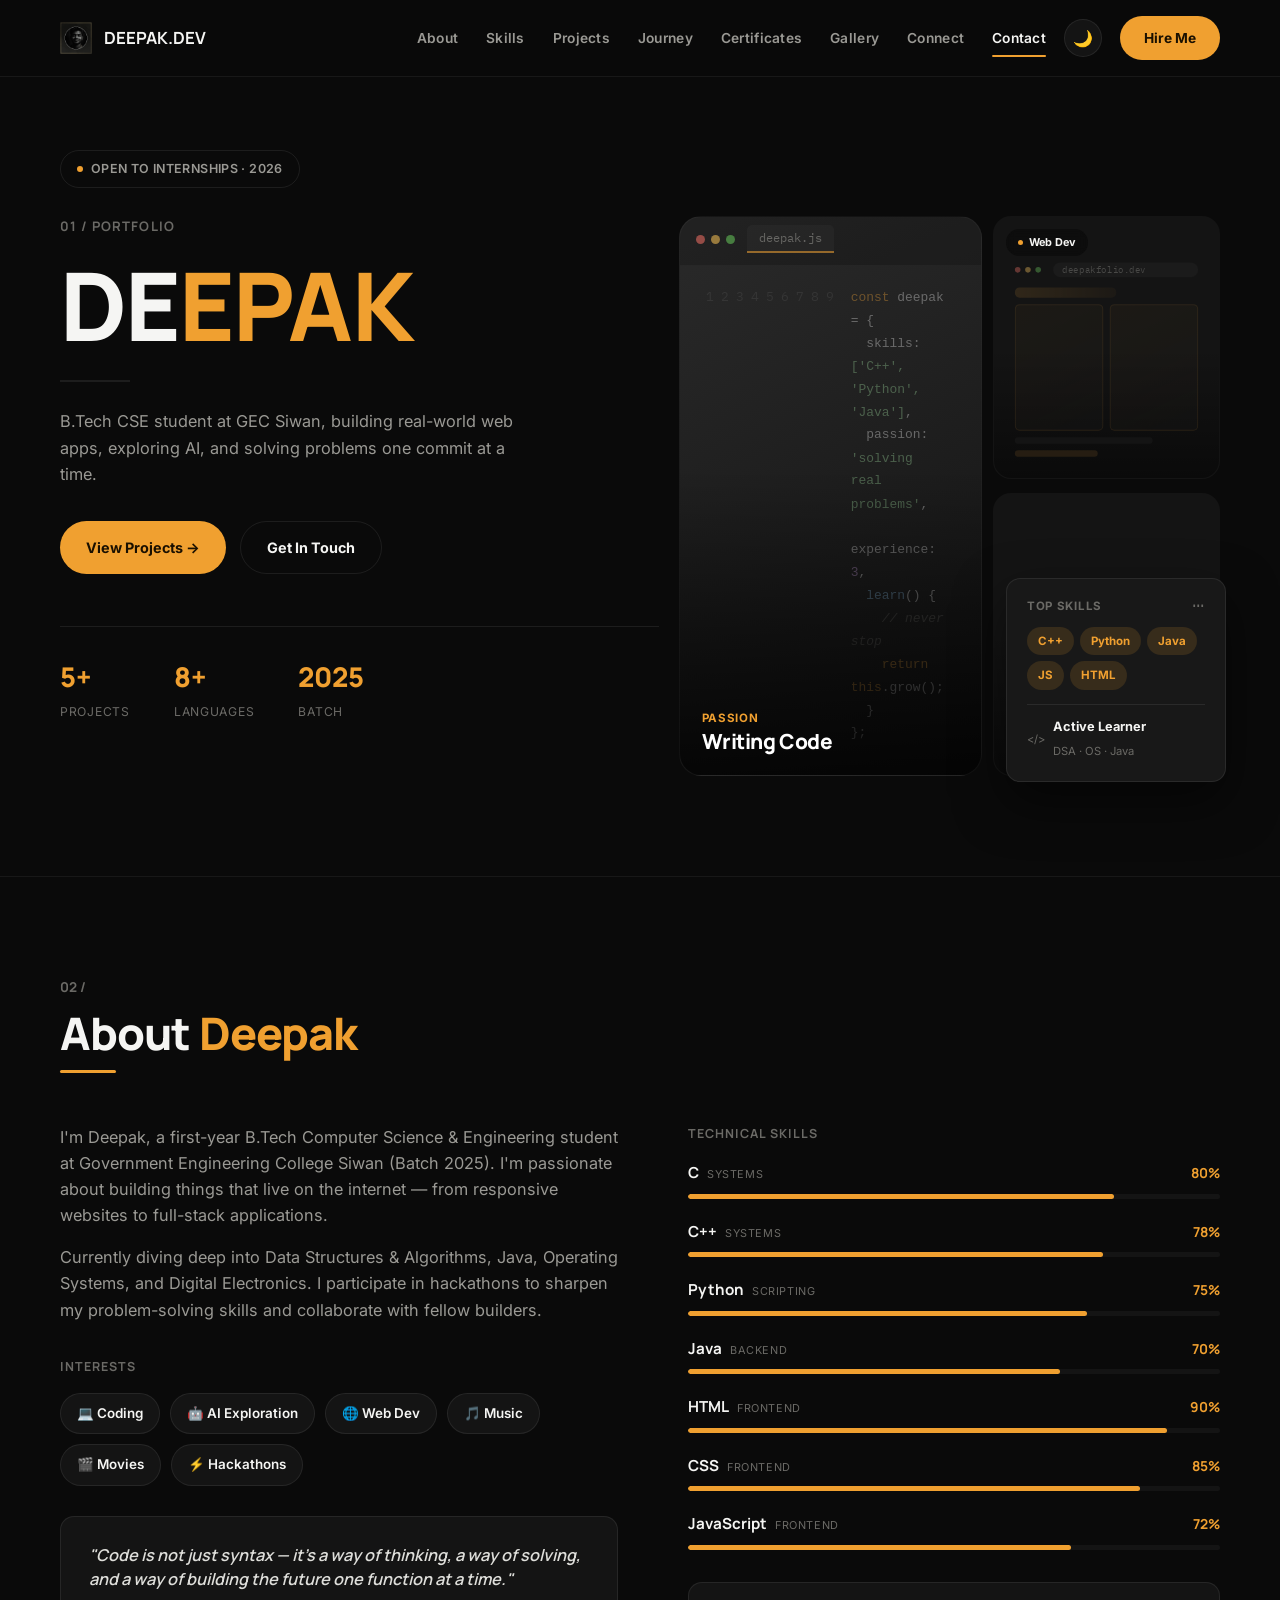
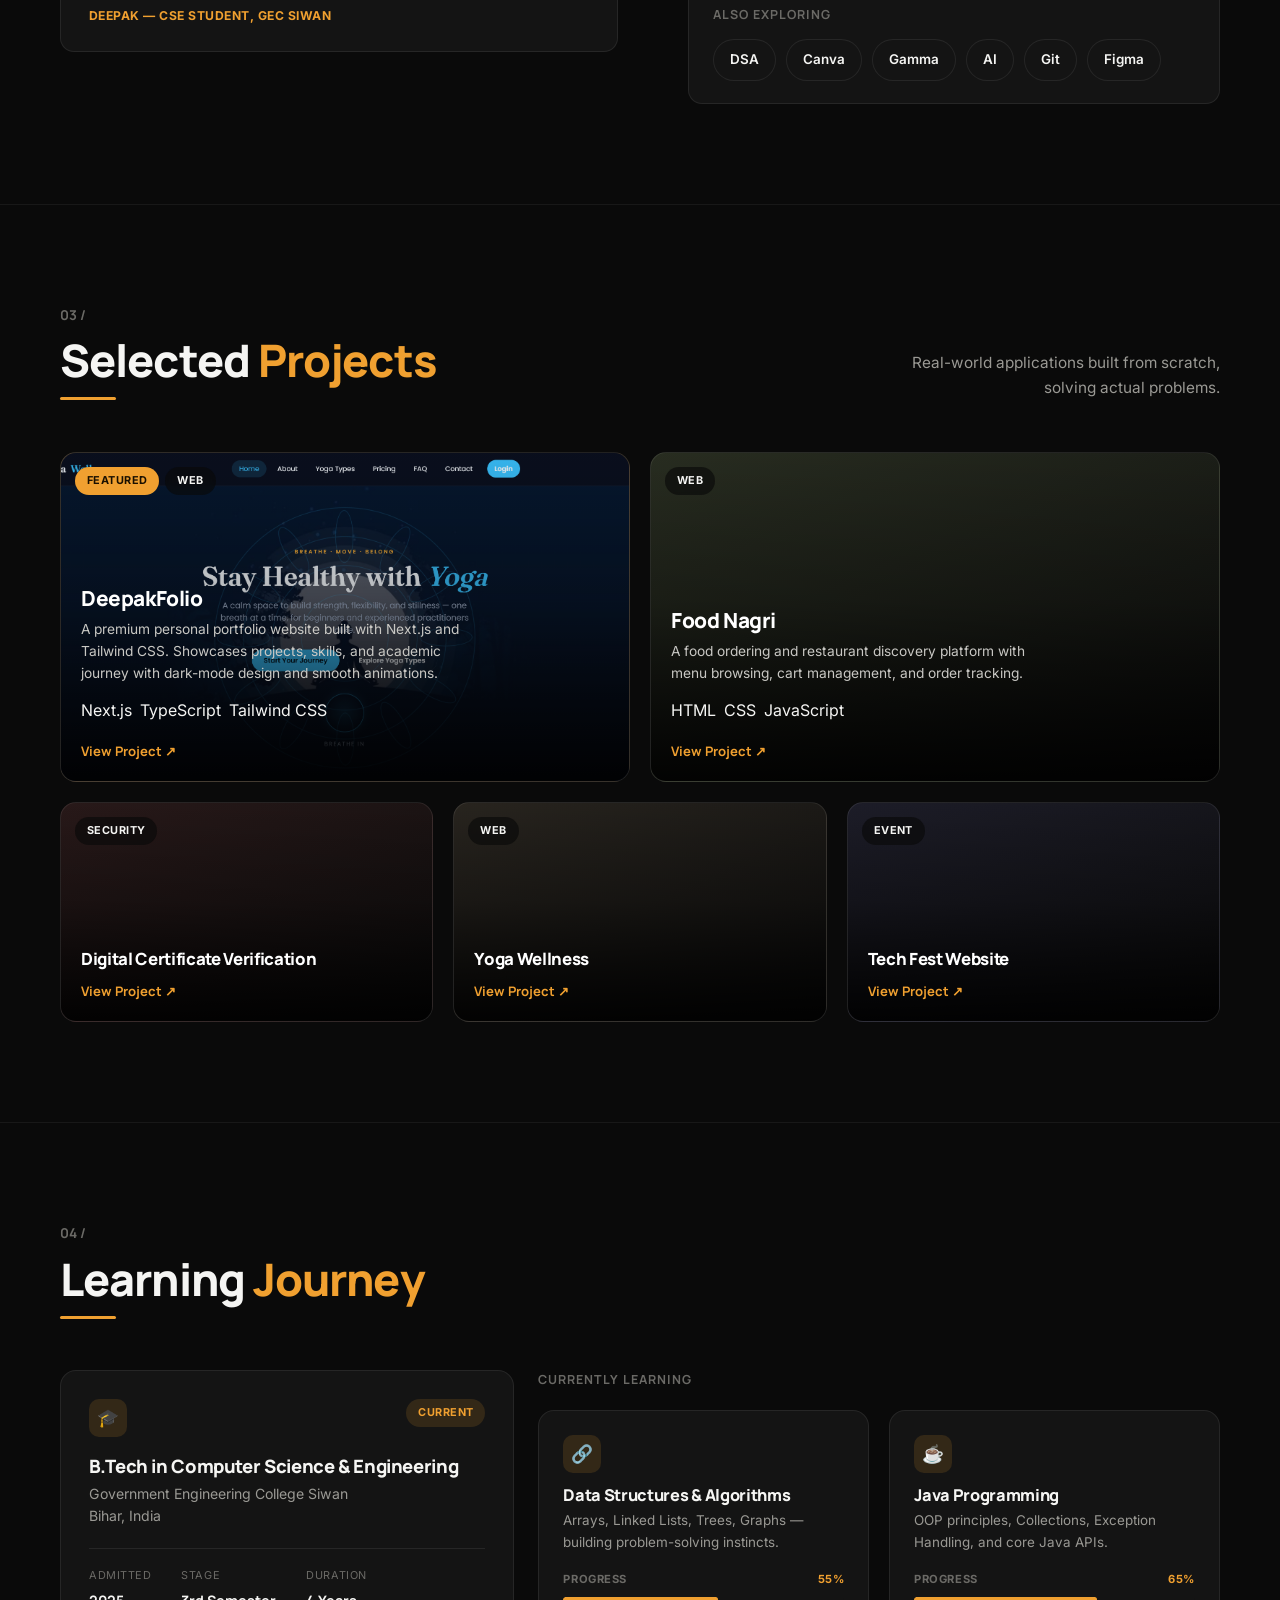
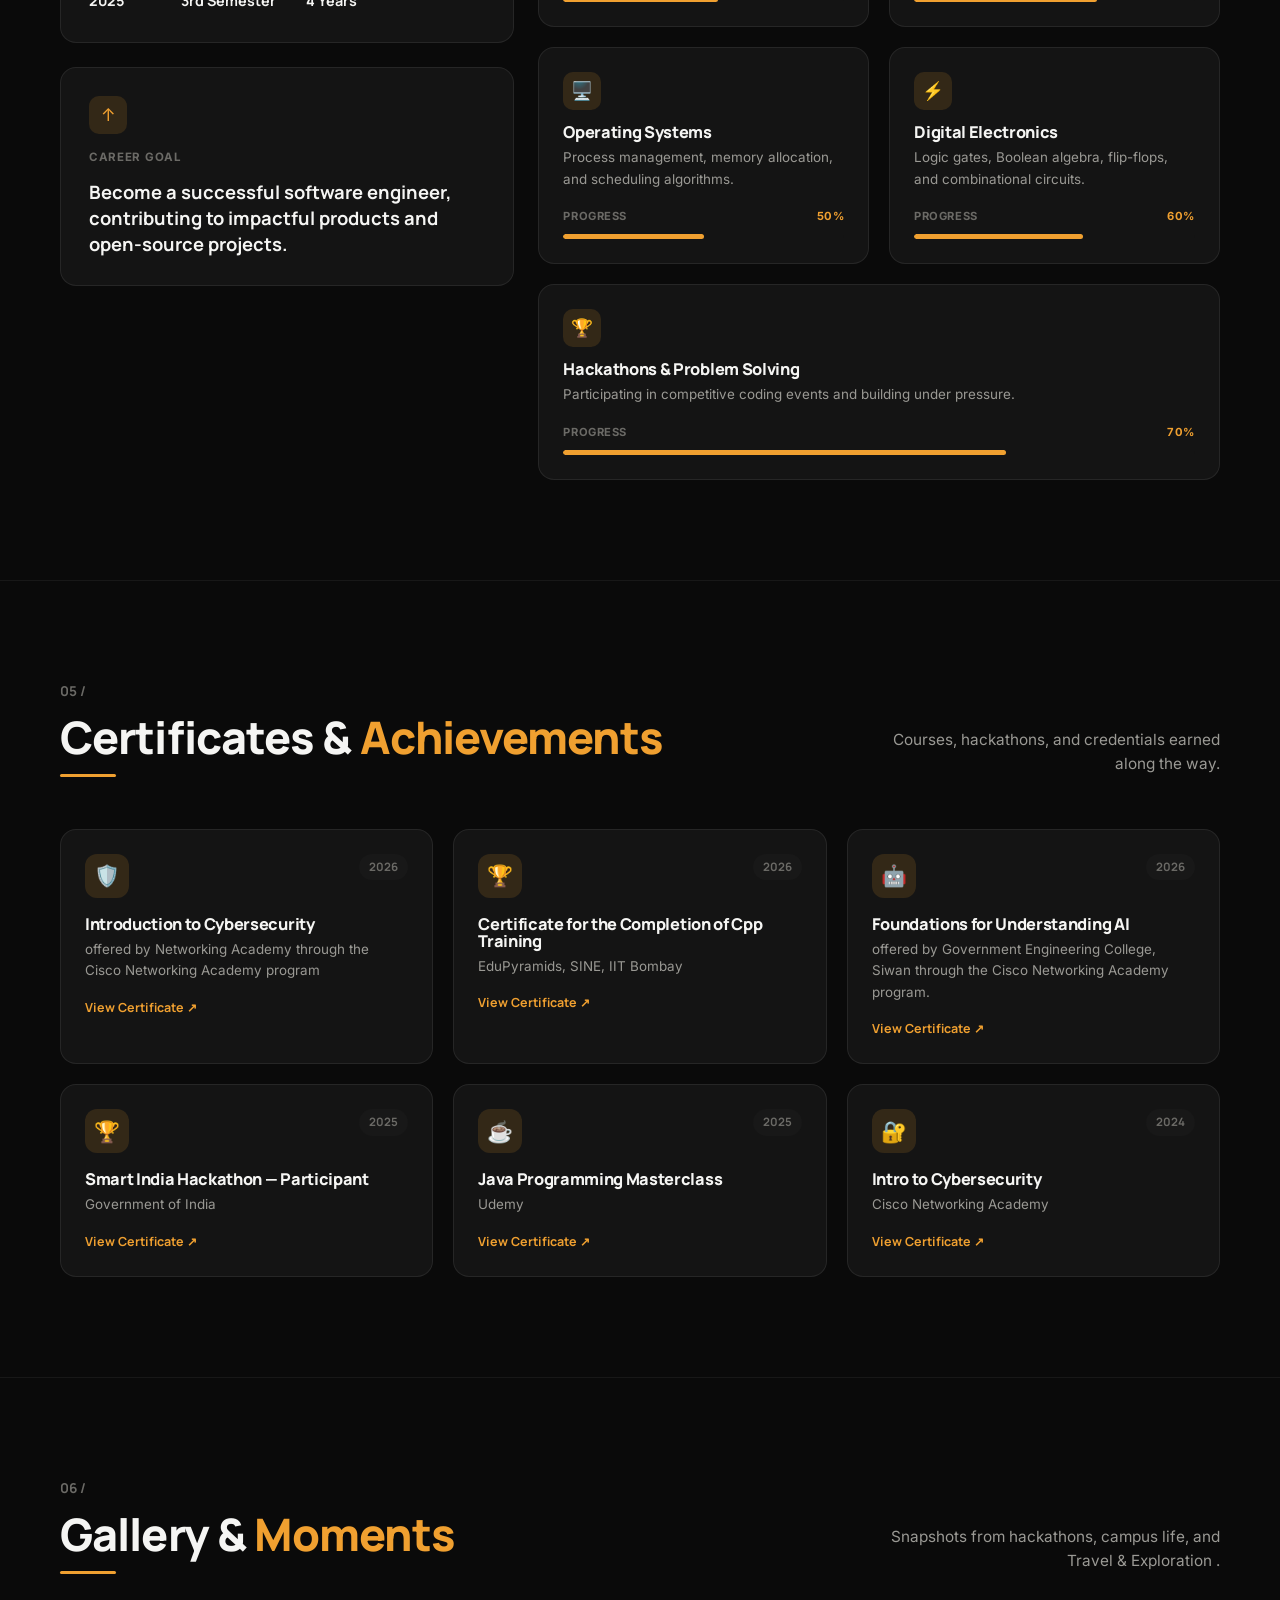
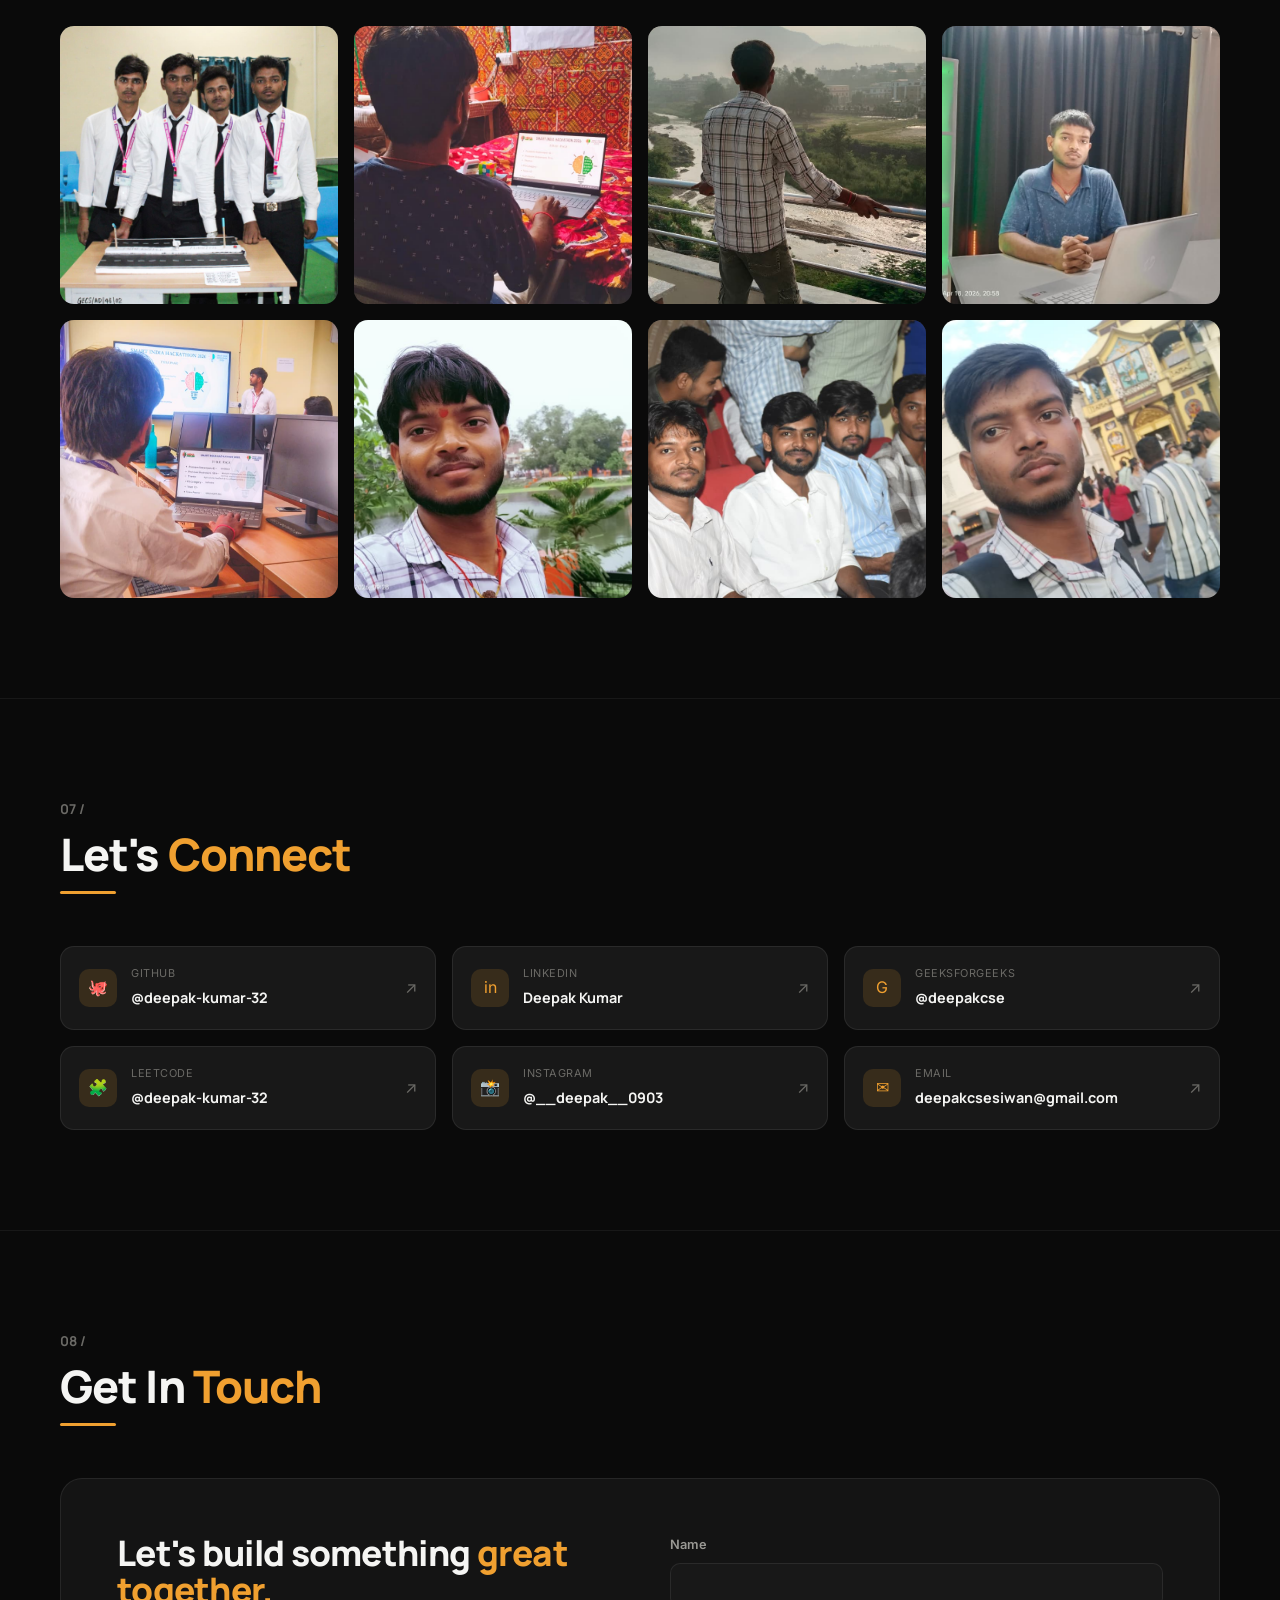
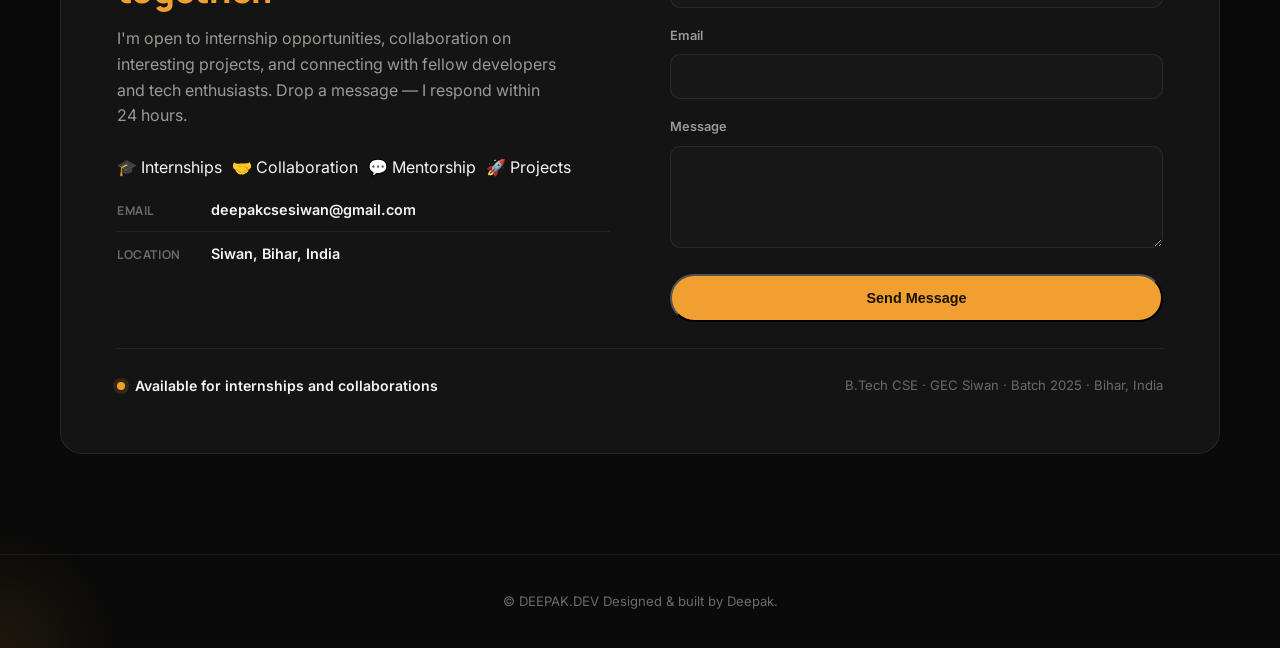
==== commit 01863963: "index2.html" ====
--- a/index.html
+++ b/index.html
@@ -45,7 +45,7 @@
         </div>
         <div class="hero-stats">
           <div><b>5+</b><span>Projects</span></div>
-          <div><b>7+</b><span>Languages</span></div>
+          <div><b>8+</b><span>Languages</span></div>
           <div><b>2025</b><span>Batch</span></div>
         </div>
       </div>
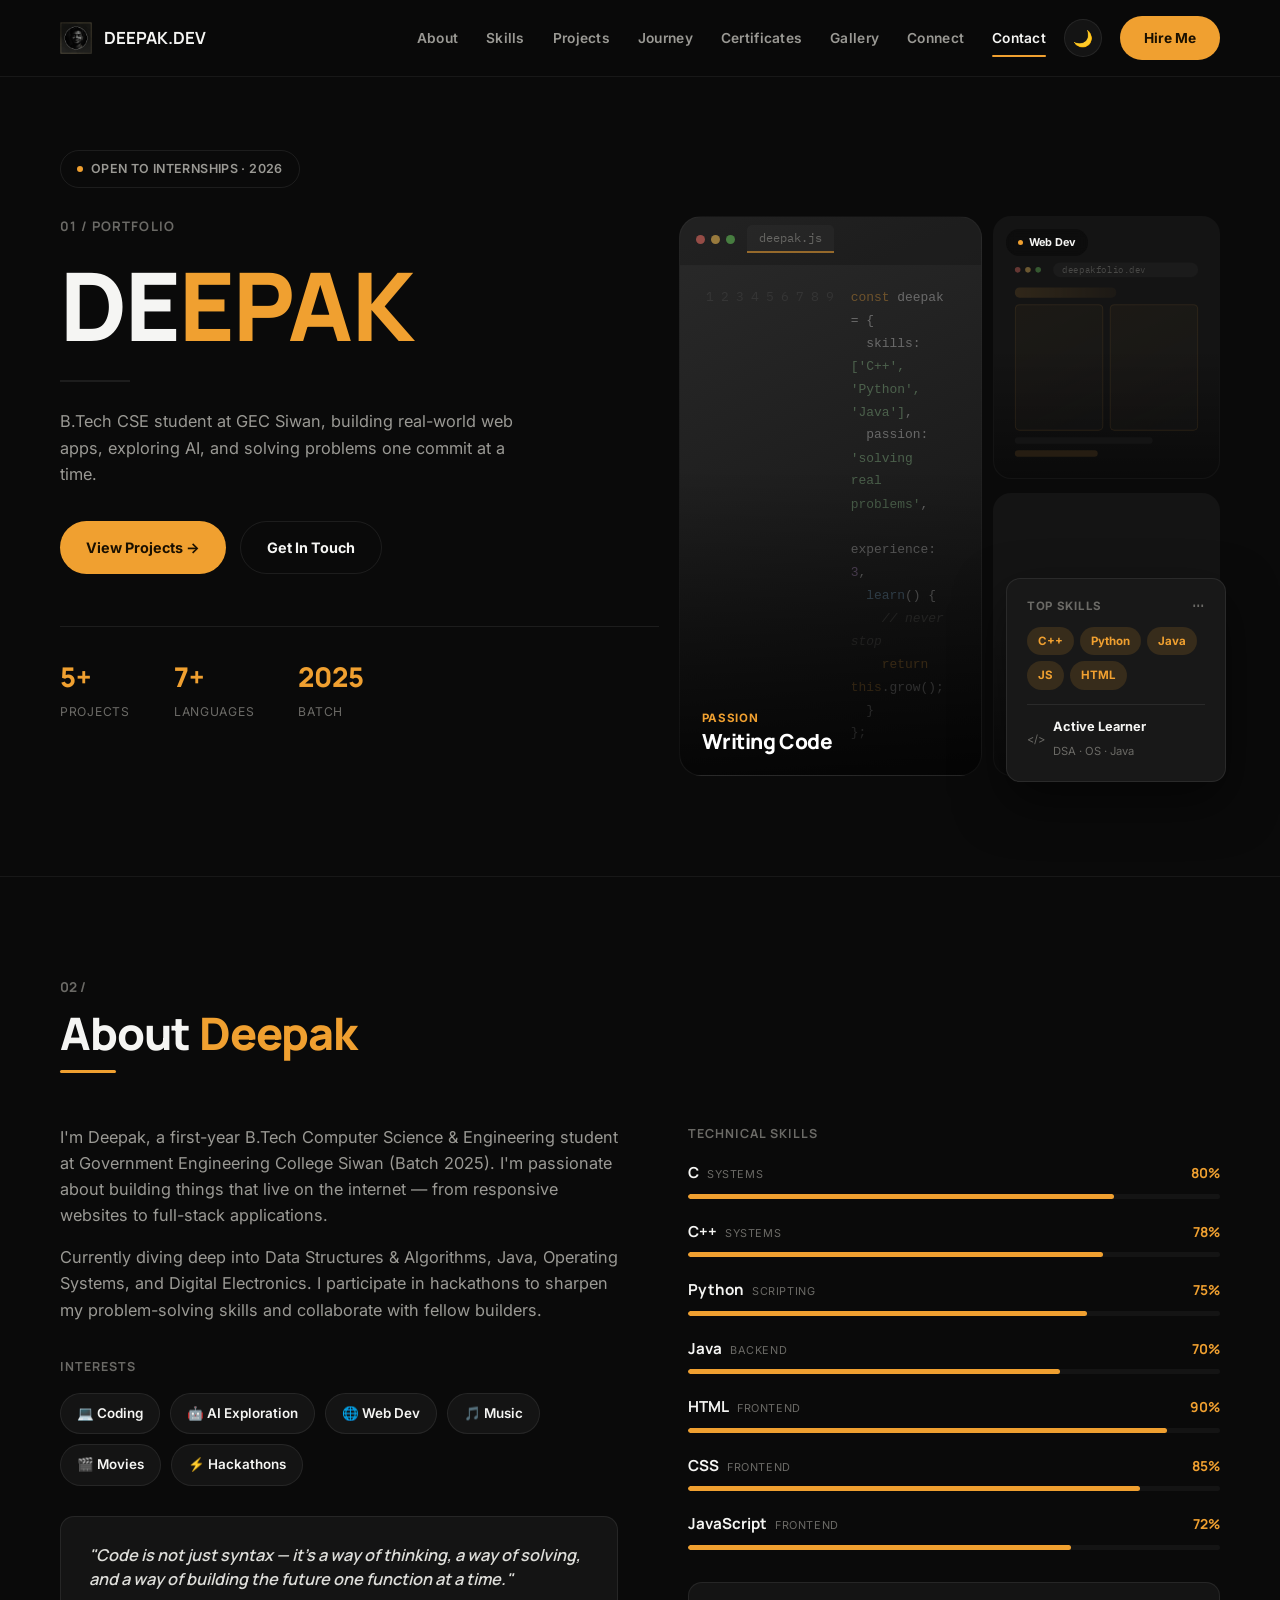
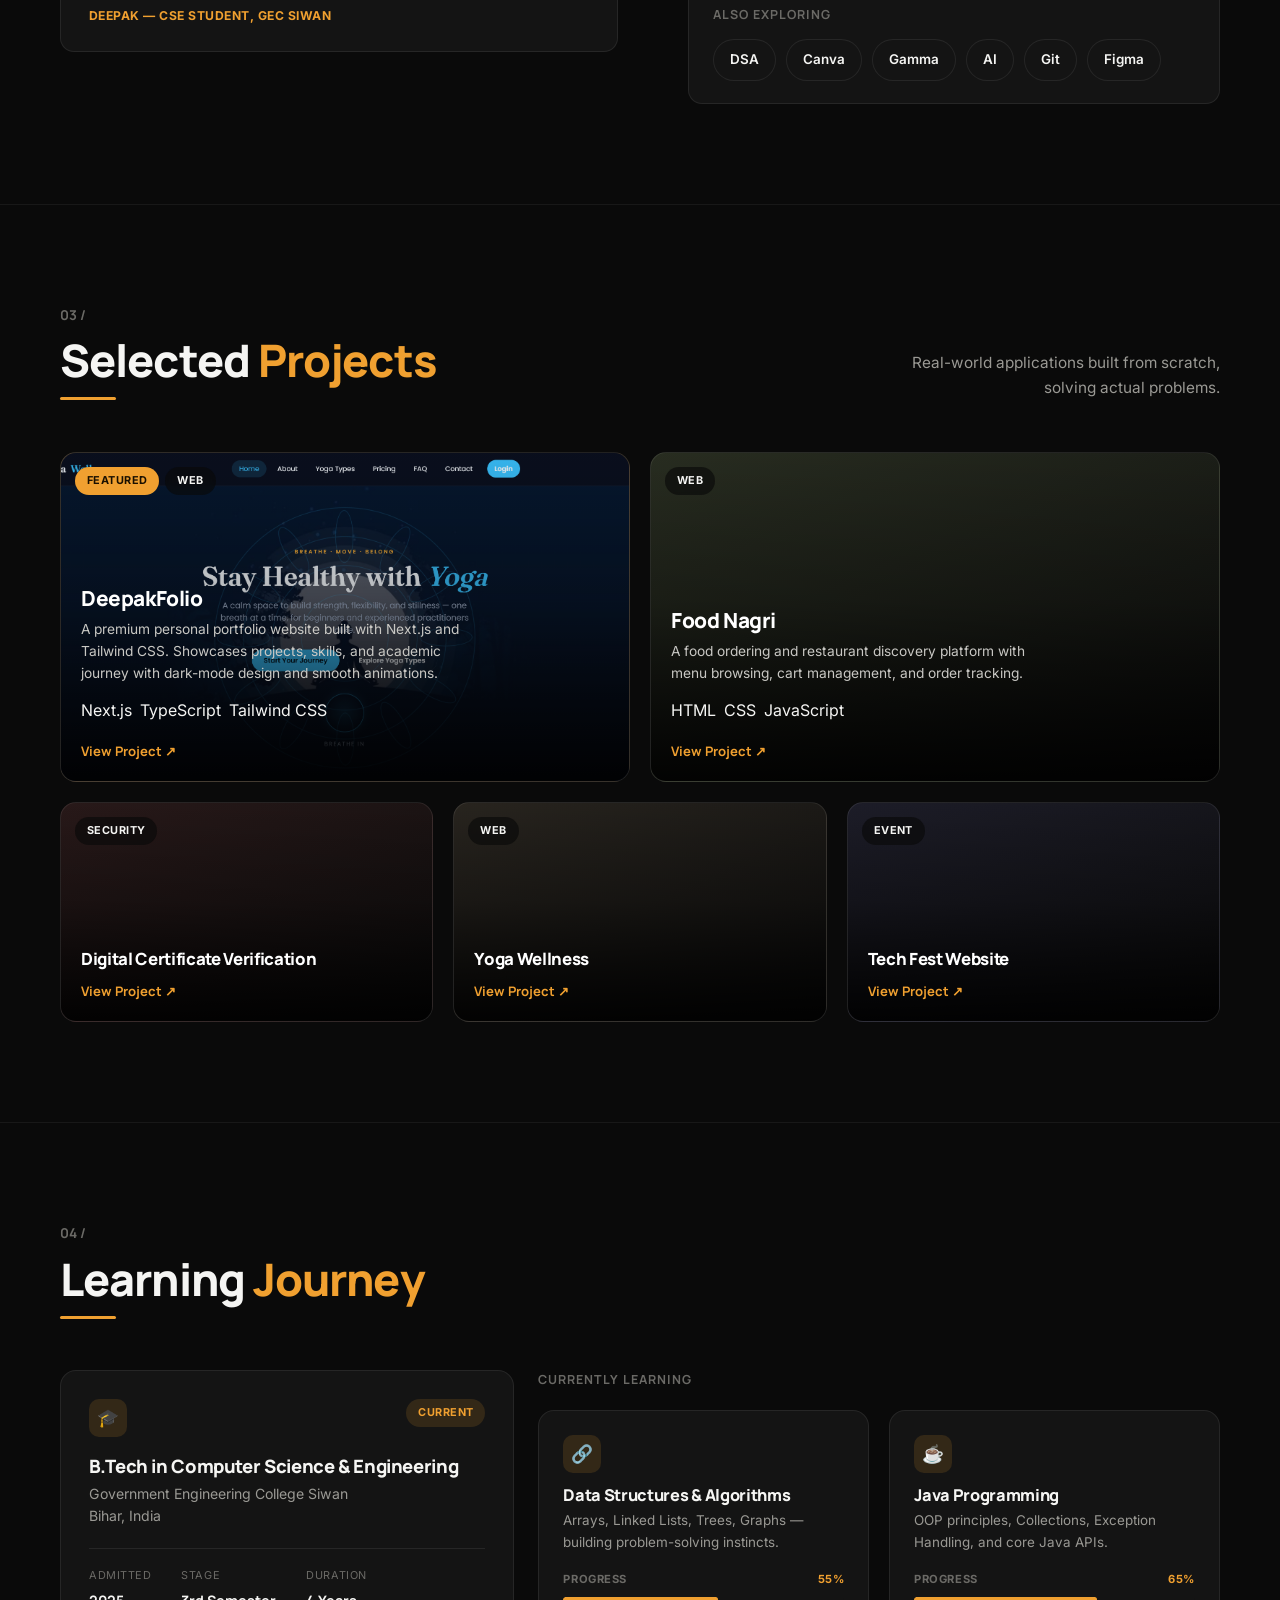
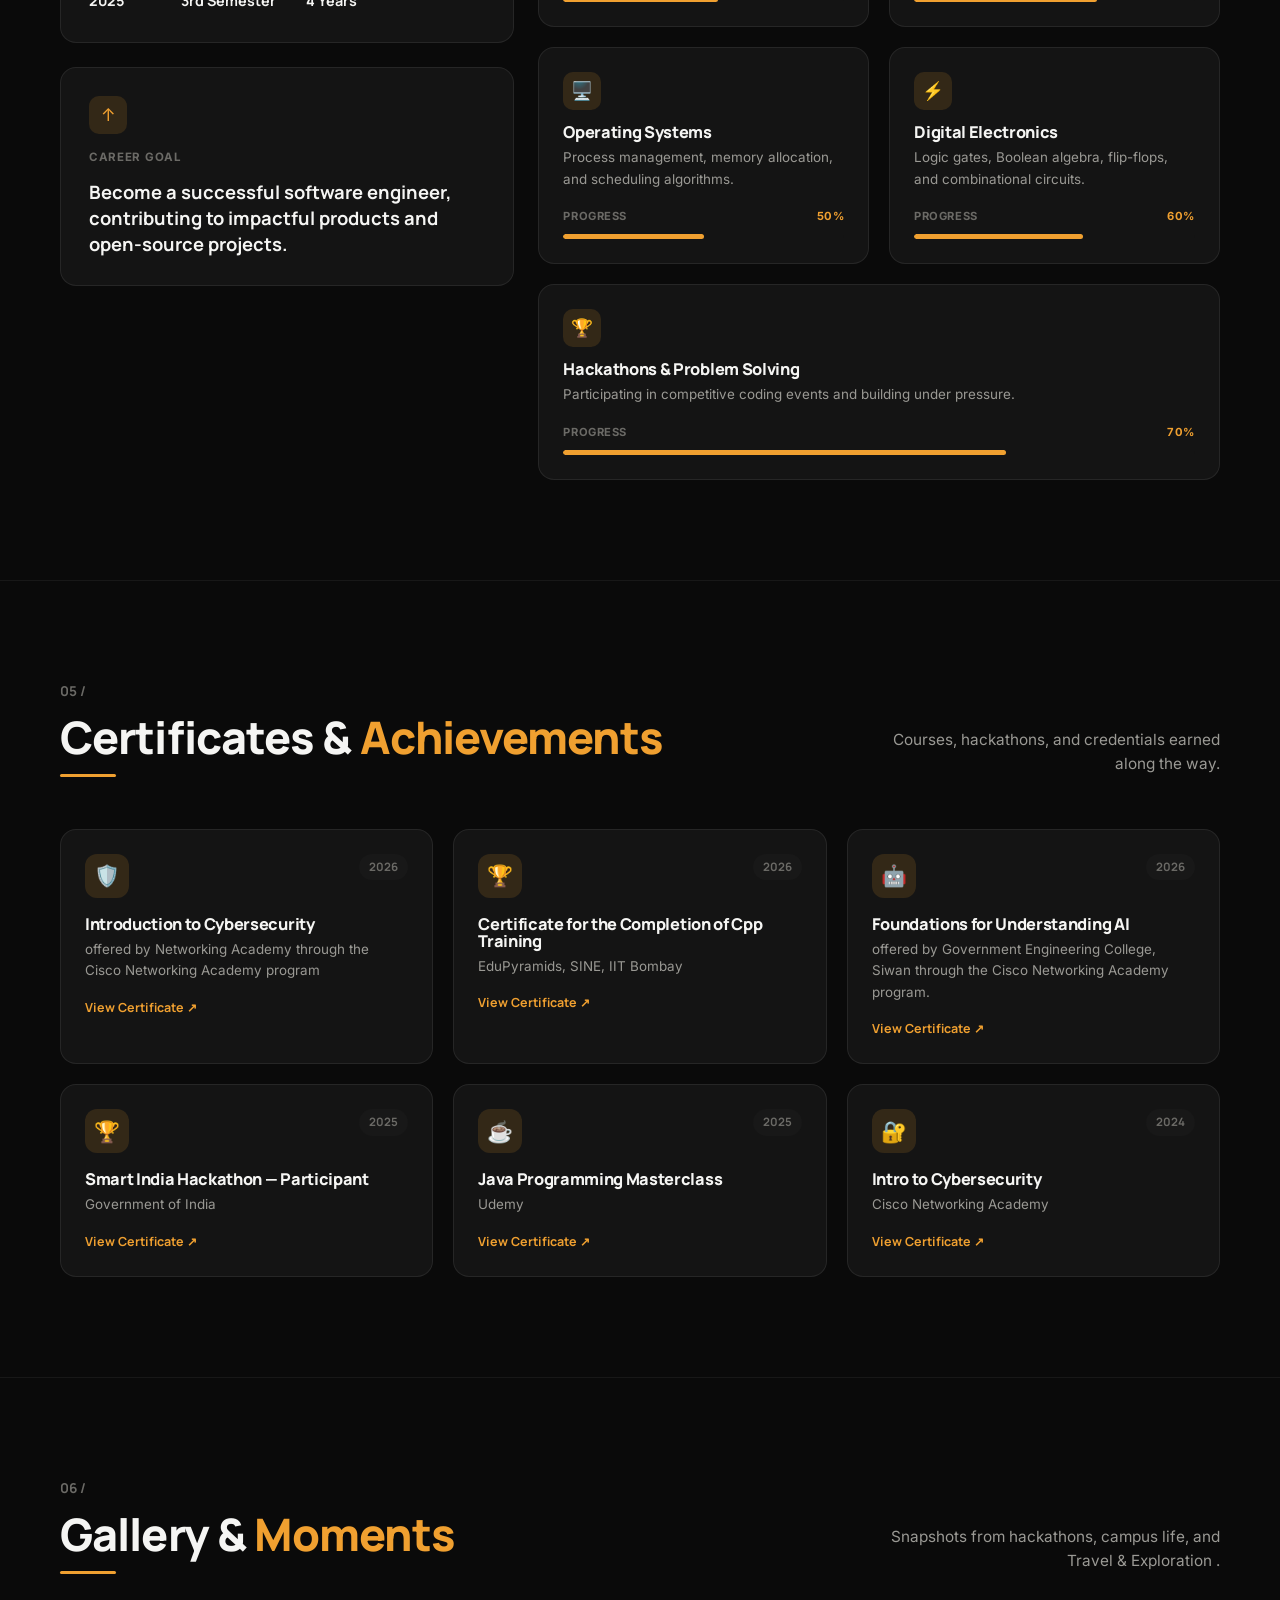
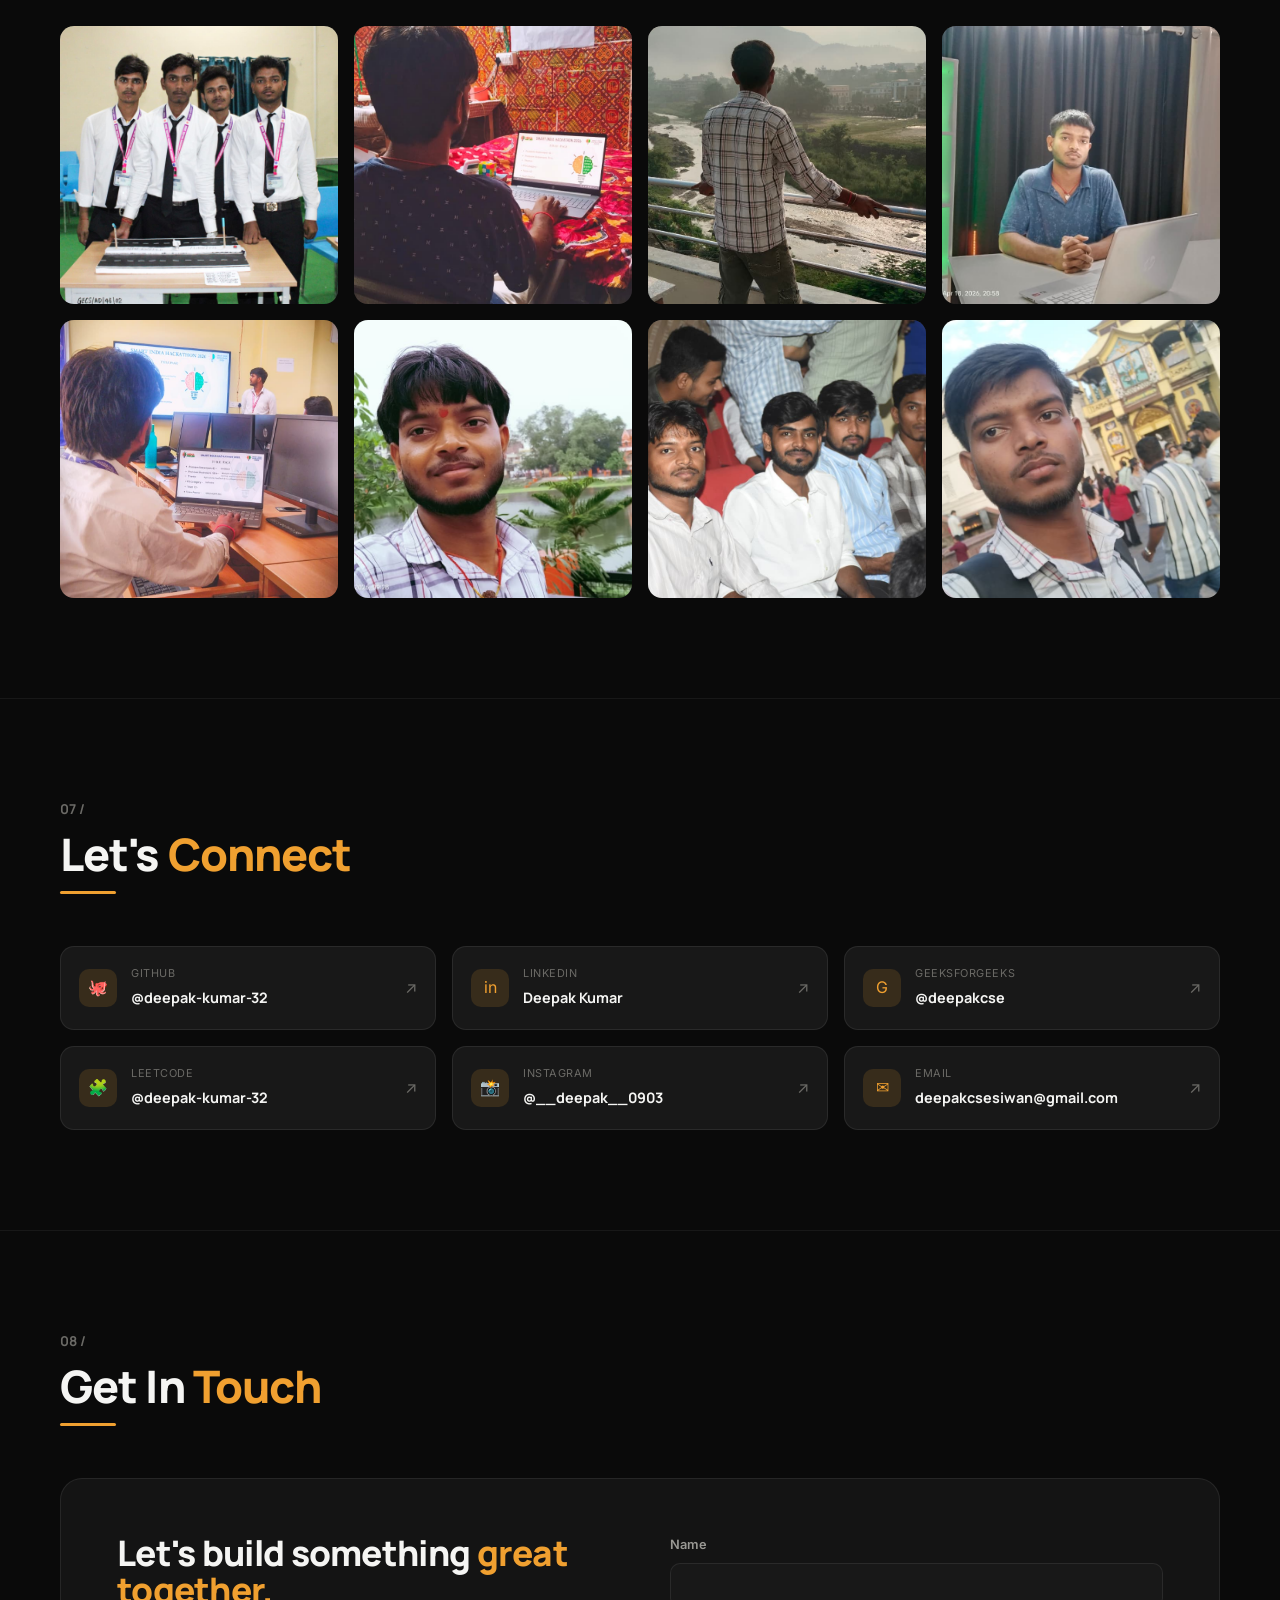
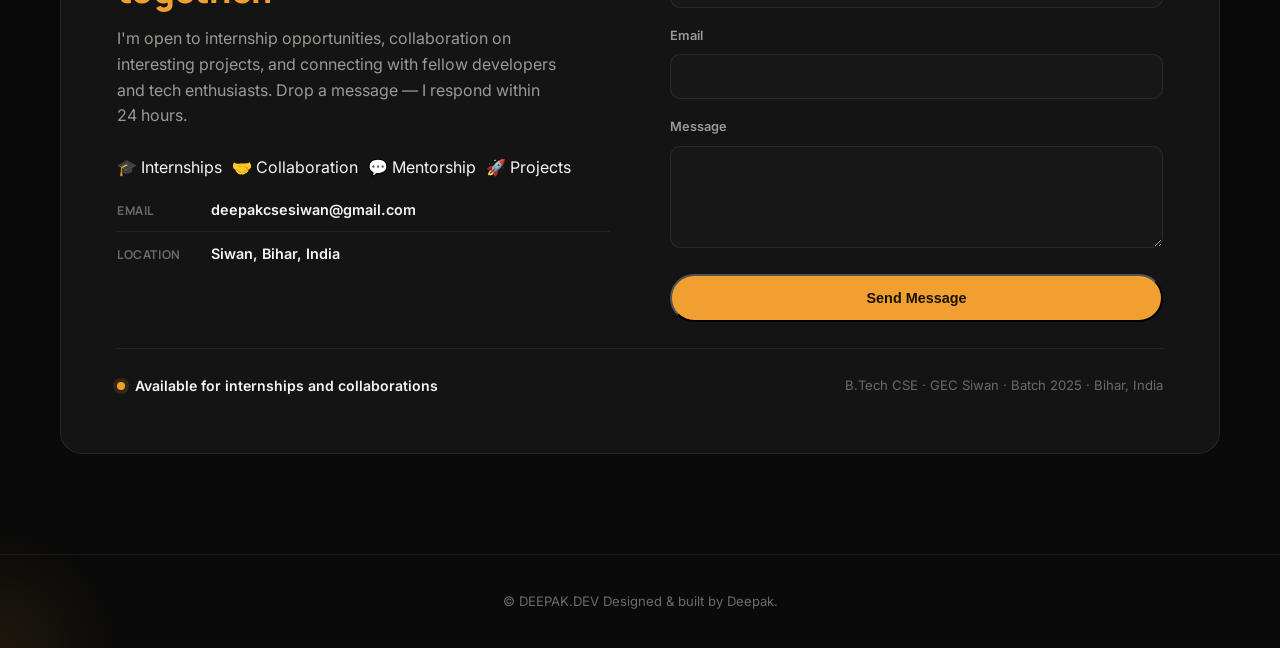
==== commit ee54593d: "Restored previous version" ====
--- a/index.html
+++ b/index.html
@@ -45,7 +45,7 @@
         </div>
         <div class="hero-stats">
           <div><b>5+</b><span>Projects</span></div>
-          <div><b>8+</b><span>Languages</span></div>
+          <div><b>7+</b><span>Languages</span></div>
           <div><b>2025</b><span>Batch</span></div>
         </div>
       </div>
